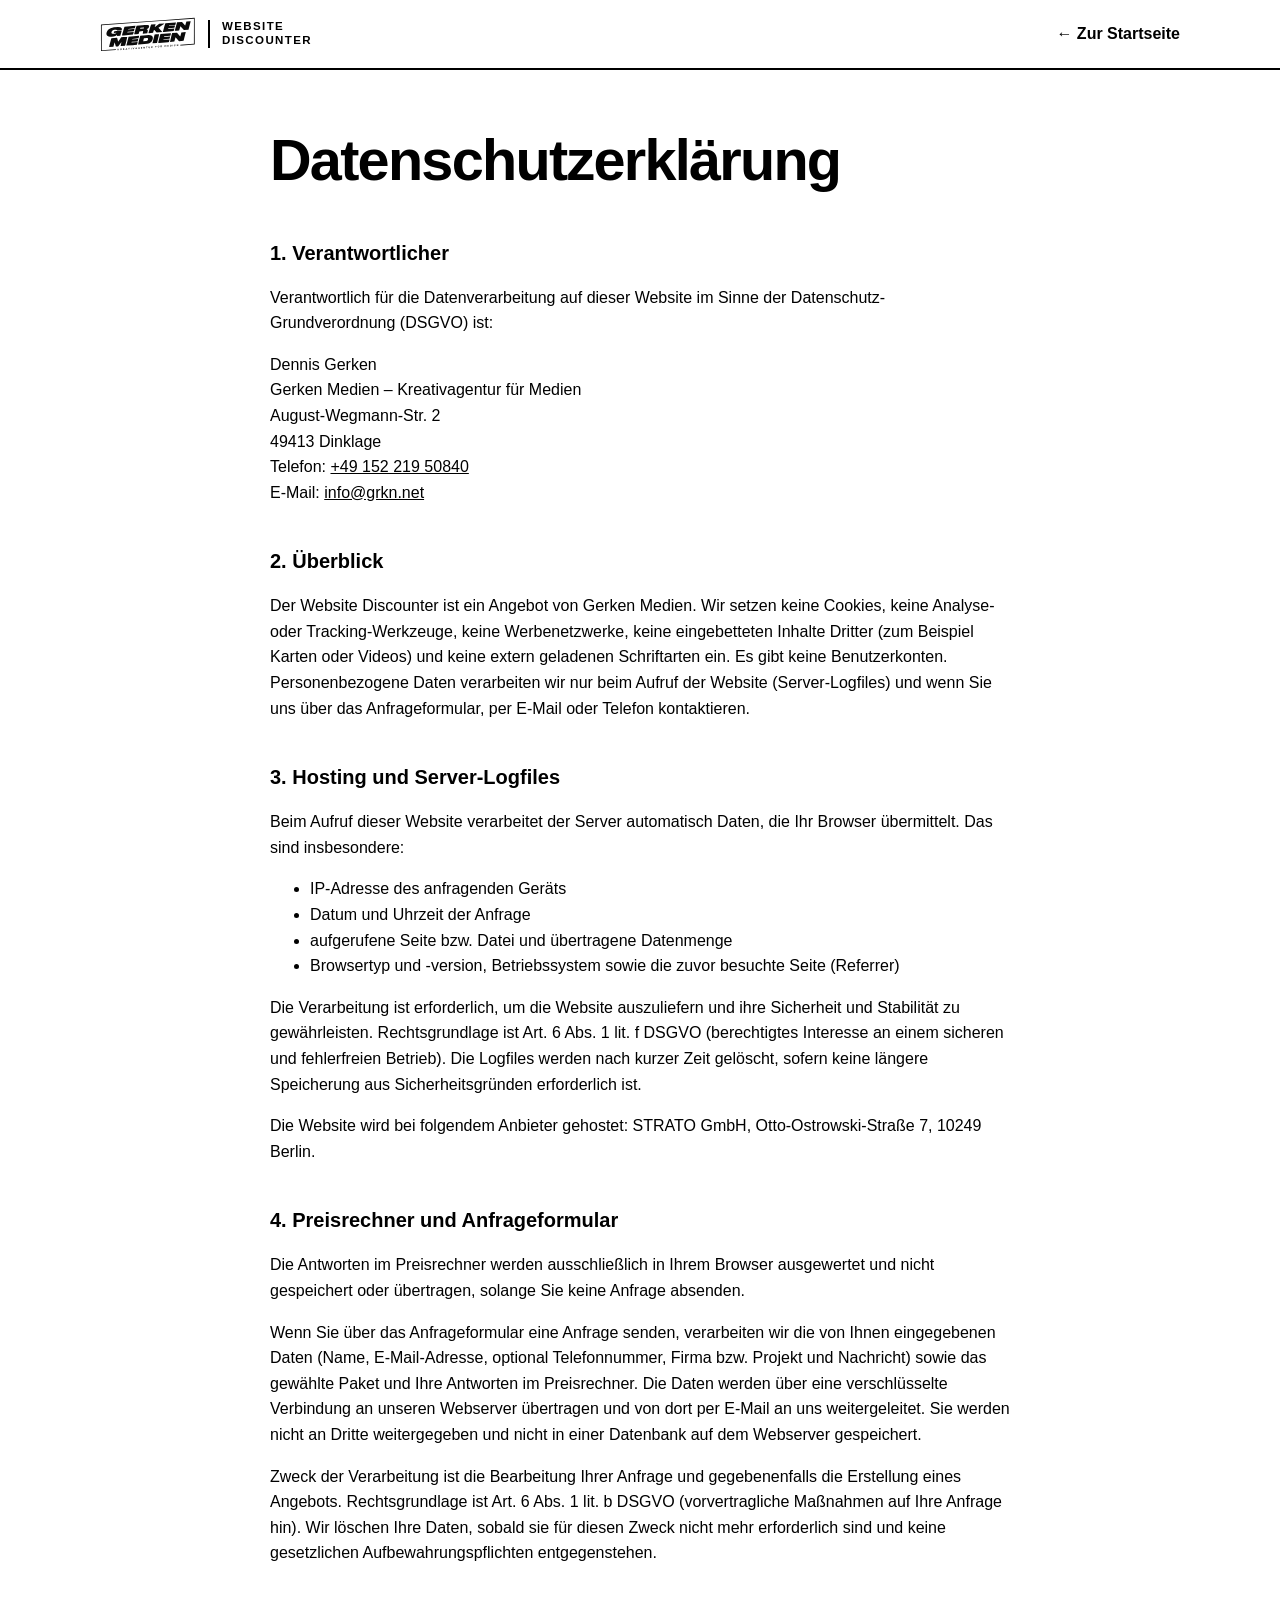
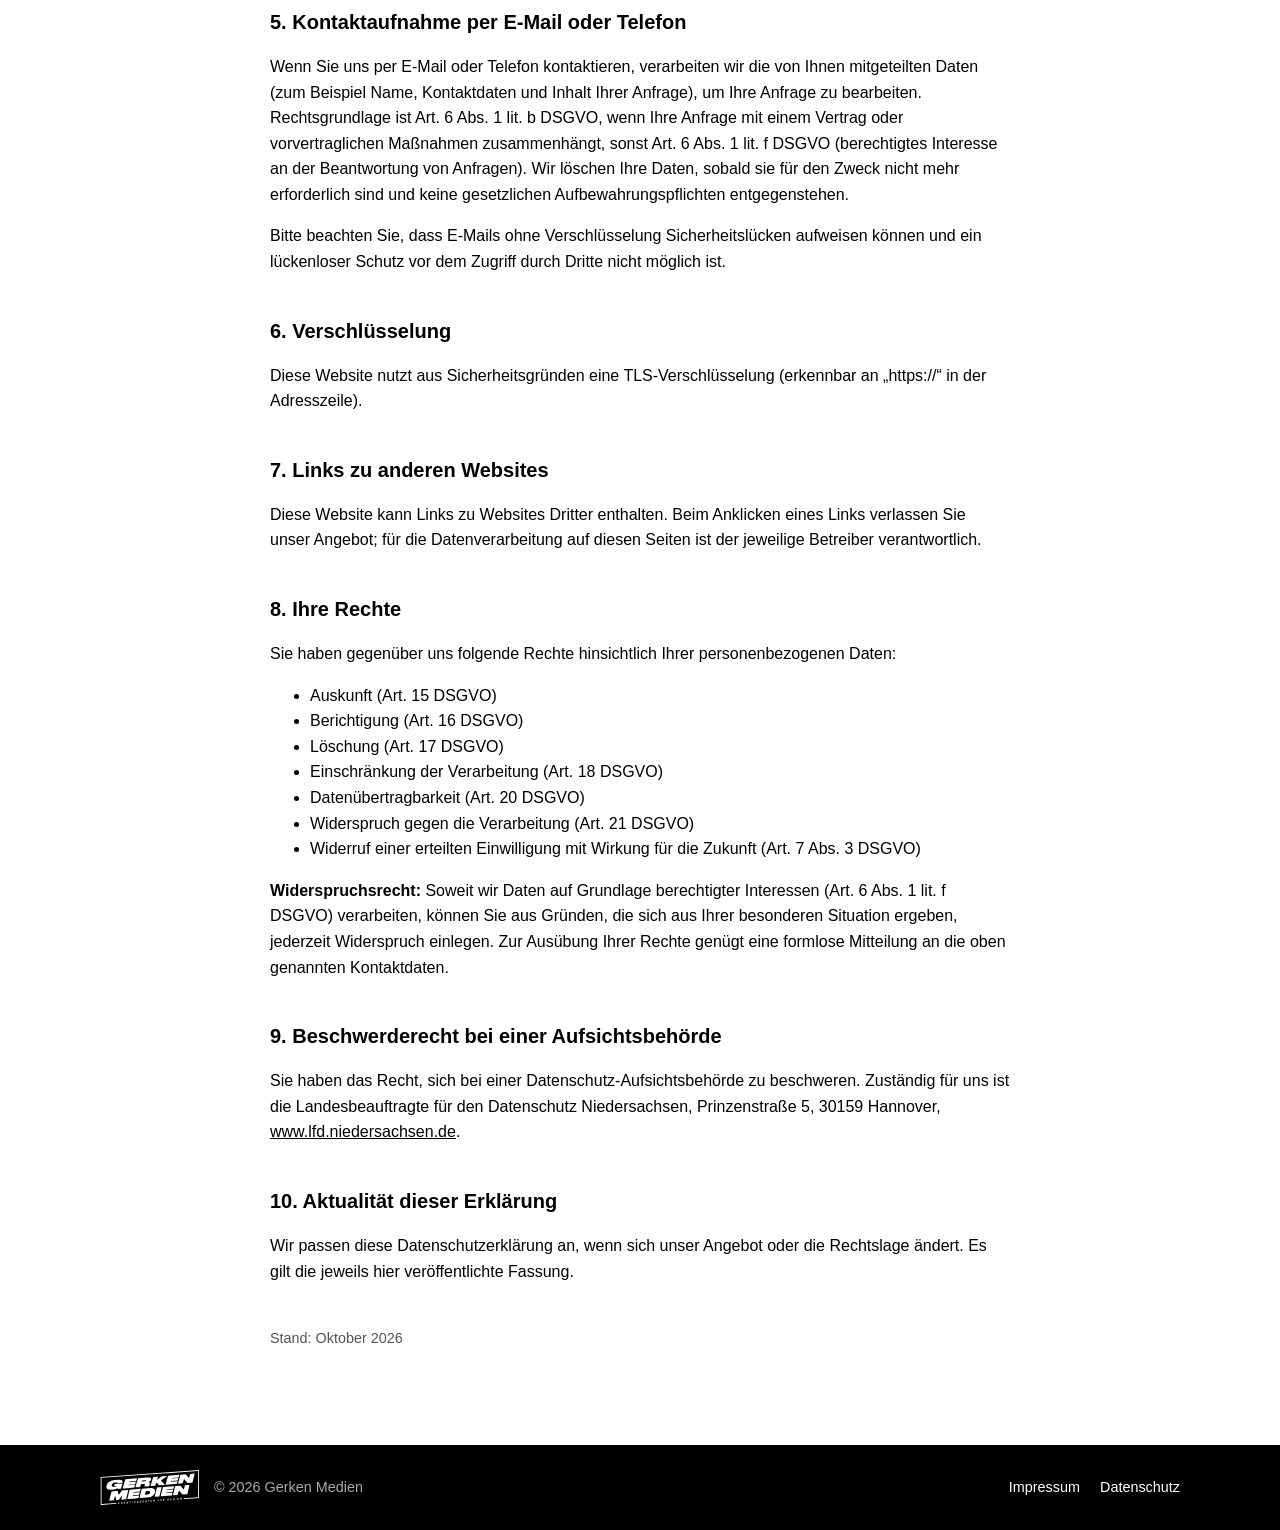
==== datenschutz.html @ 329f238b "Telefonnummer auf 0152 219 50840 geändert Startseite (Kontakt, Anrufen-Button, Hinweis bei Sendefehl" ====
<!doctype html>
<html lang="de">
<head>
<meta charset="utf-8">
<meta name="viewport" content="width=device-width, initial-scale=1">
<title>Datenschutzerklärung – Website Discounter | Gerken Medien</title>
<meta name="robots" content="noindex, follow">
<link rel="icon" href="favicon.svg" type="image/svg+xml">
<style>
*{box-sizing:border-box}
body{margin:0;font-family:-apple-system,BlinkMacSystemFont,"Segoe UI","Helvetica Neue",Arial,sans-serif;color:#000;background:#fff;line-height:1.6}
a{color:inherit}
.wrap{max-width:780px;margin:0 auto;padding:0 20px}
header{border-bottom:2px solid #000}
header .wrap{max-width:1120px;display:flex;align-items:center;justify-content:space-between;height:68px}
.brand{display:flex;align-items:center;gap:12px;text-decoration:none}
.brand img{width:96px;display:block}
.brand span{border-left:2px solid #000;padding-left:12px;font-size:.72rem;font-weight:800;letter-spacing:.12em;line-height:1.2;text-transform:uppercase}
.back{font-weight:700;text-decoration:none}
main{padding:60px 0 80px}
h1{font-size:clamp(2rem,8vw,3.6rem);overflow-wrap:break-word;hyphens:auto;letter-spacing:-.03em;line-height:1.05;margin:0 0 .8em}
h2{font-size:1.25rem;margin:2em 0 .5em}
address{font-style:normal}
.stand{margin-top:3em;color:#555;font-size:.9rem}
footer{background:#000;color:#aaa;padding:24px 0;font-size:.9rem}
footer .wrap{max-width:1120px;display:flex;justify-content:space-between;align-items:center;flex-wrap:wrap;gap:16px}
footer img{width:100px;display:block}
footer nav a{color:#fff;text-decoration:none;margin-left:20px}
</style>
</head>
<body>

<header>
<div class="wrap">
<a class="brand" href="./"><img src="img/logo.svg" alt="Gerken Medien" width="96" height="35"><span>Website<br>Discounter</span></a>
<a class="back" href="./">← Zur Startseite</a>
</div>
</header>

<main>
<div class="wrap">
<h1>Datenschutzerklärung</h1>

<h2>1. Verantwortlicher</h2>
<p>Verantwortlich für die Datenverarbeitung auf dieser Website im Sinne der Datenschutz-Grundverordnung (DSGVO) ist:</p>
<address>
Dennis Gerken<br>
Gerken Medien – Kreativagentur für Medien<br>
August-Wegmann-Str. 2<br>
49413 Dinklage<br>
Telefon: <a href="tel:+4915221950840">+49 152 219 50840</a><br>
E-Mail: <a href="mailto:info@grkn.net">info@grkn.net</a>
</address>

<h2>2. Überblick</h2>
<p>Der Website Discounter ist ein Angebot von Gerken Medien. Wir setzen keine Cookies, keine Analyse- oder Tracking-Werkzeuge, keine Werbenetzwerke, keine eingebetteten Inhalte Dritter (zum Beispiel Karten oder Videos) und keine extern geladenen Schriftarten ein. Es gibt keine Benutzerkonten. Personenbezogene Daten verarbeiten wir nur beim Aufruf der Website (Server-Logfiles) und wenn Sie uns über das Anfrageformular, per E-Mail oder Telefon kontaktieren.</p>

<h2>3. Hosting und Server-Logfiles</h2>
<p>Beim Aufruf dieser Website verarbeitet der Server automatisch Daten, die Ihr Browser übermittelt. Das sind insbesondere:</p>
<ul>
<li>IP-Adresse des anfragenden Geräts</li>
<li>Datum und Uhrzeit der Anfrage</li>
<li>aufgerufene Seite bzw. Datei und übertragene Datenmenge</li>
<li>Browsertyp und -version, Betriebssystem sowie die zuvor besuchte Seite (Referrer)</li>
</ul>
<p>Die Verarbeitung ist erforderlich, um die Website auszuliefern und ihre Sicherheit und Stabilität zu gewährleisten. Rechtsgrundlage ist Art. 6 Abs. 1 lit. f DSGVO (berechtigtes Interesse an einem sicheren und fehlerfreien Betrieb). Die Logfiles werden nach kurzer Zeit gelöscht, sofern keine längere Speicherung aus Sicherheitsgründen erforderlich ist.</p>
<p>Die Website wird bei folgendem Anbieter gehostet: STRATO GmbH, Otto-Ostrowski-Straße 7, 10249 Berlin.</p>

<h2>4. Preisrechner und Anfrageformular</h2>
<p>Die Antworten im Preisrechner werden ausschließlich in Ihrem Browser ausgewertet und nicht gespeichert oder übertragen, solange Sie keine Anfrage absenden.</p>
<p>Wenn Sie über das Anfrageformular eine Anfrage senden, verarbeiten wir die von Ihnen eingegebenen Daten (Name, E-Mail-Adresse, optional Telefonnummer, Firma bzw. Projekt und Nachricht) sowie das gewählte Paket und Ihre Antworten im Preisrechner. Die Daten werden über eine verschlüsselte Verbindung an unseren Webserver übertragen und von dort per E-Mail an uns weitergeleitet. Sie werden nicht an Dritte weitergegeben und nicht in einer Datenbank auf dem Webserver gespeichert.</p>
<p>Zweck der Verarbeitung ist die Bearbeitung Ihrer Anfrage und gegebenenfalls die Erstellung eines Angebots. Rechtsgrundlage ist Art. 6 Abs. 1 lit. b DSGVO (vorvertragliche Maßnahmen auf Ihre Anfrage hin). Wir löschen Ihre Daten, sobald sie für diesen Zweck nicht mehr erforderlich sind und keine gesetzlichen Aufbewahrungspflichten entgegenstehen.</p>

<h2>5. Kontaktaufnahme per E-Mail oder Telefon</h2>
<p>Wenn Sie uns per E-Mail oder Telefon kontaktieren, verarbeiten wir die von Ihnen mitgeteilten Daten (zum Beispiel Name, Kontaktdaten und Inhalt Ihrer Anfrage), um Ihre Anfrage zu bearbeiten. Rechtsgrundlage ist Art. 6 Abs. 1 lit. b DSGVO, wenn Ihre Anfrage mit einem Vertrag oder vorvertraglichen Maßnahmen zusammenhängt, sonst Art. 6 Abs. 1 lit. f DSGVO (berechtigtes Interesse an der Beantwortung von Anfragen). Wir löschen Ihre Daten, sobald sie für den Zweck nicht mehr erforderlich sind und keine gesetzlichen Aufbewahrungspflichten entgegenstehen.</p>
<p>Bitte beachten Sie, dass E-Mails ohne Verschlüsselung Sicherheitslücken aufweisen können und ein lückenloser Schutz vor dem Zugriff durch Dritte nicht möglich ist.</p>

<h2>6. Verschlüsselung</h2>
<p>Diese Website nutzt aus Sicherheitsgründen eine TLS-Verschlüsselung (erkennbar an „https://“ in der Adresszeile).</p>

<h2>7. Links zu anderen Websites</h2>
<p>Diese Website kann Links zu Websites Dritter enthalten. Beim Anklicken eines Links verlassen Sie unser Angebot; für die Datenverarbeitung auf diesen Seiten ist der jeweilige Betreiber verantwortlich.</p>

<h2>8. Ihre Rechte</h2>
<p>Sie haben gegenüber uns folgende Rechte hinsichtlich Ihrer personenbezogenen Daten:</p>
<ul>
<li>Auskunft (Art. 15 DSGVO)</li>
<li>Berichtigung (Art. 16 DSGVO)</li>
<li>Löschung (Art. 17 DSGVO)</li>
<li>Einschränkung der Verarbeitung (Art. 18 DSGVO)</li>
<li>Datenübertragbarkeit (Art. 20 DSGVO)</li>
<li>Widerspruch gegen die Verarbeitung (Art. 21 DSGVO)</li>
<li>Widerruf einer erteilten Einwilligung mit Wirkung für die Zukunft (Art. 7 Abs. 3 DSGVO)</li>
</ul>
<p><strong>Widerspruchsrecht:</strong> Soweit wir Daten auf Grundlage berechtigter Interessen (Art. 6 Abs. 1 lit. f DSGVO) verarbeiten, können Sie aus Gründen, die sich aus Ihrer besonderen Situation ergeben, jederzeit Widerspruch einlegen. Zur Ausübung Ihrer Rechte genügt eine formlose Mitteilung an die oben genannten Kontaktdaten.</p>

<h2>9. Beschwerderecht bei einer Aufsichtsbehörde</h2>
<p>Sie haben das Recht, sich bei einer Datenschutz-Aufsichtsbehörde zu beschweren. Zuständig für uns ist die Landesbeauftragte für den Datenschutz Niedersachsen, Prinzenstraße 5, 30159 Hannover, <a href="https://www.lfd.niedersachsen.de">www.lfd.niedersachsen.de</a>.</p>

<h2>10. Aktualität dieser Erklärung</h2>
<p>Wir passen diese Datenschutzerklärung an, wenn sich unser Angebot oder die Rechtslage ändert. Es gilt die jeweils hier veröffentlichte Fassung.</p>

<p class="stand">Stand: Oktober 2026</p>
</div>
</main>

<footer>
<div class="wrap">
<div style="display:flex;align-items:center;gap:14px"><img src="img/logo-weiss.svg" alt="Gerken Medien" width="100" height="37"><span>© 2026 Gerken Medien</span></div>
<nav><a href="impressum.html">Impressum</a><a href="datenschutz.html">Datenschutz</a></nav>
</div>
</footer>
</body>
</html>
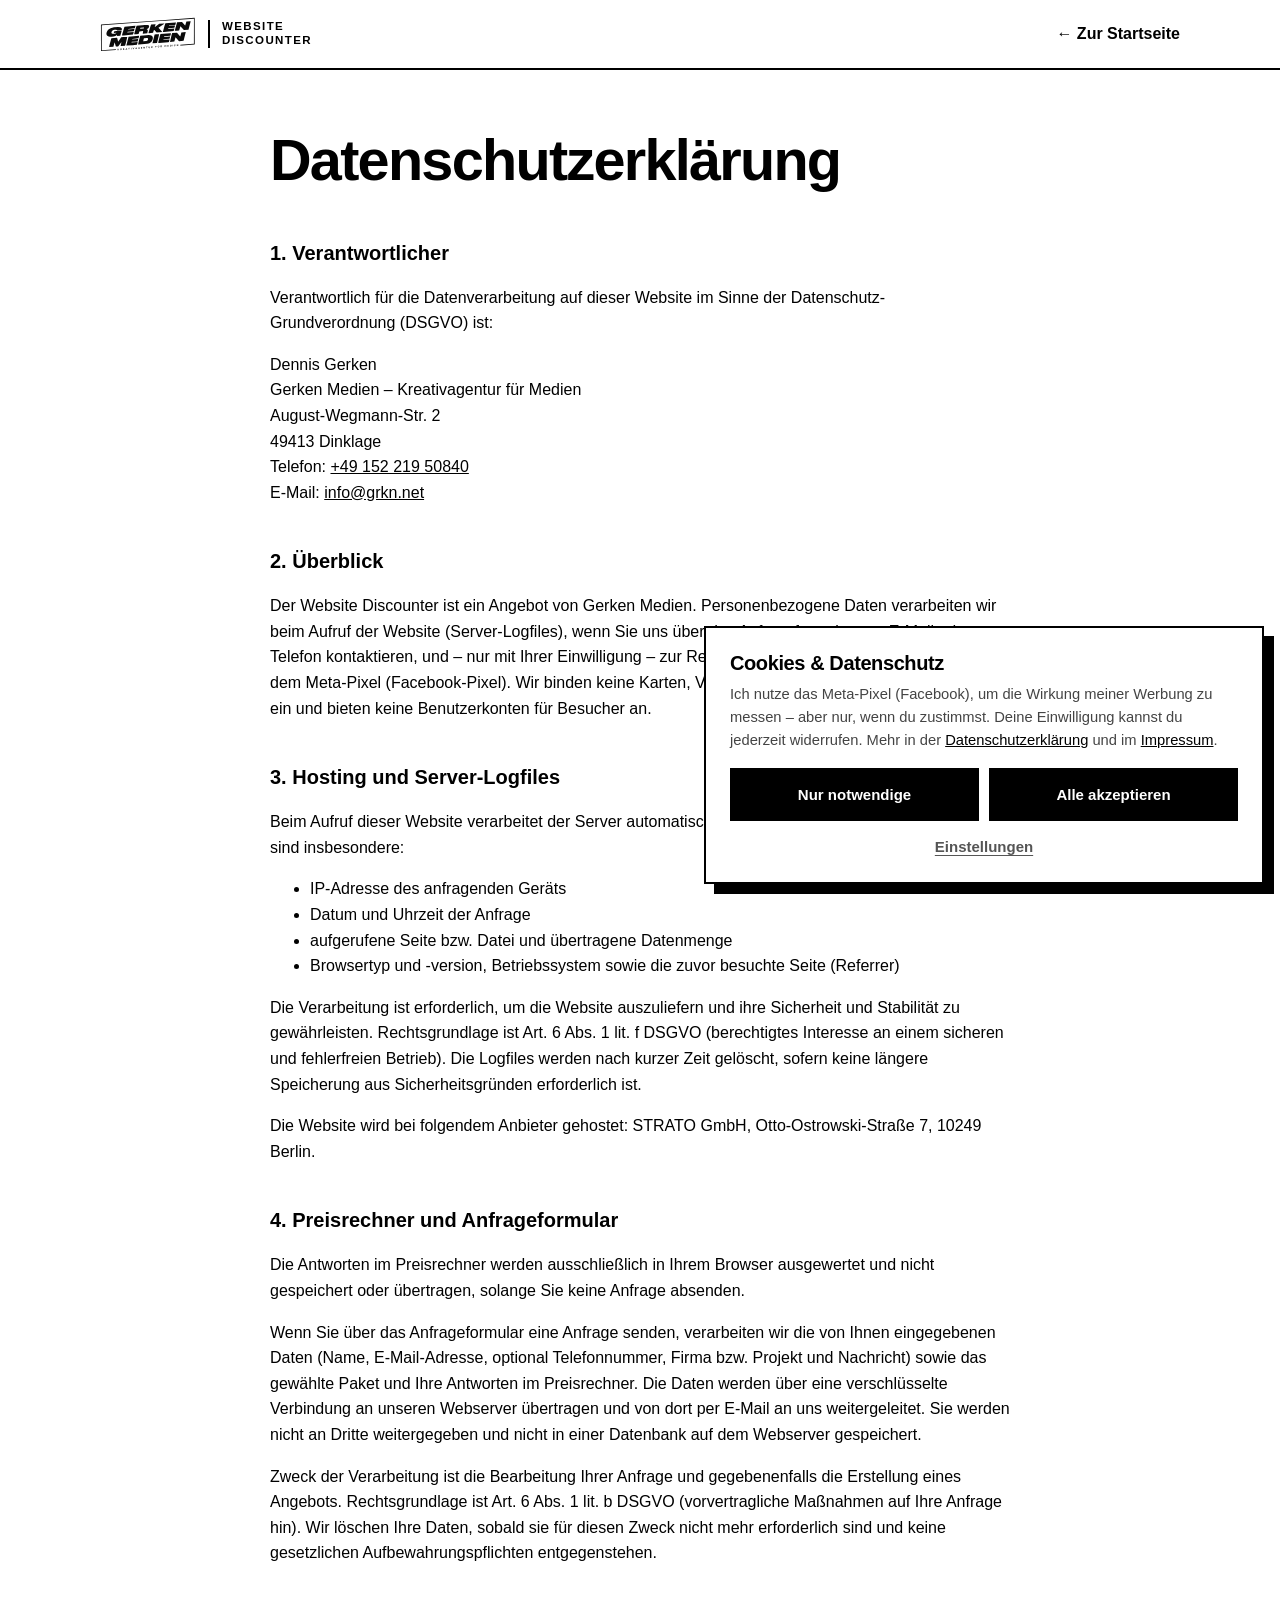
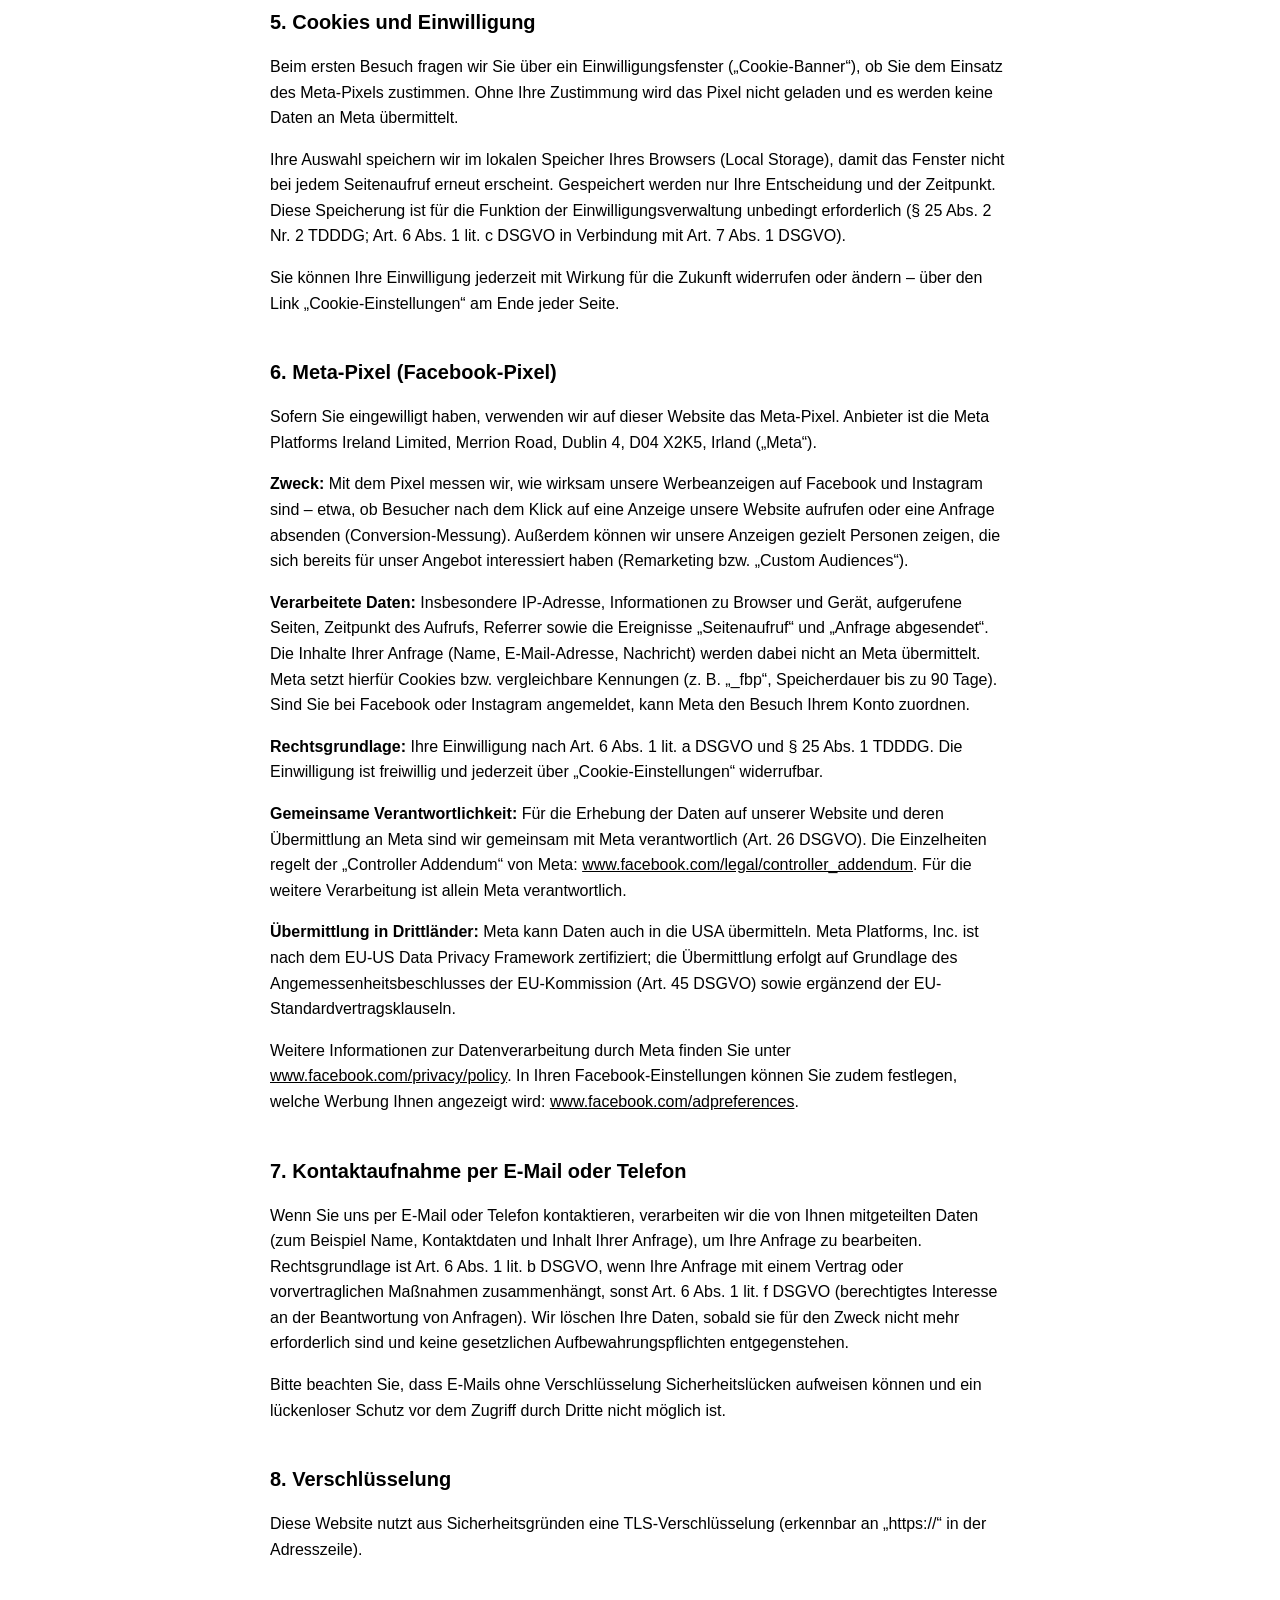
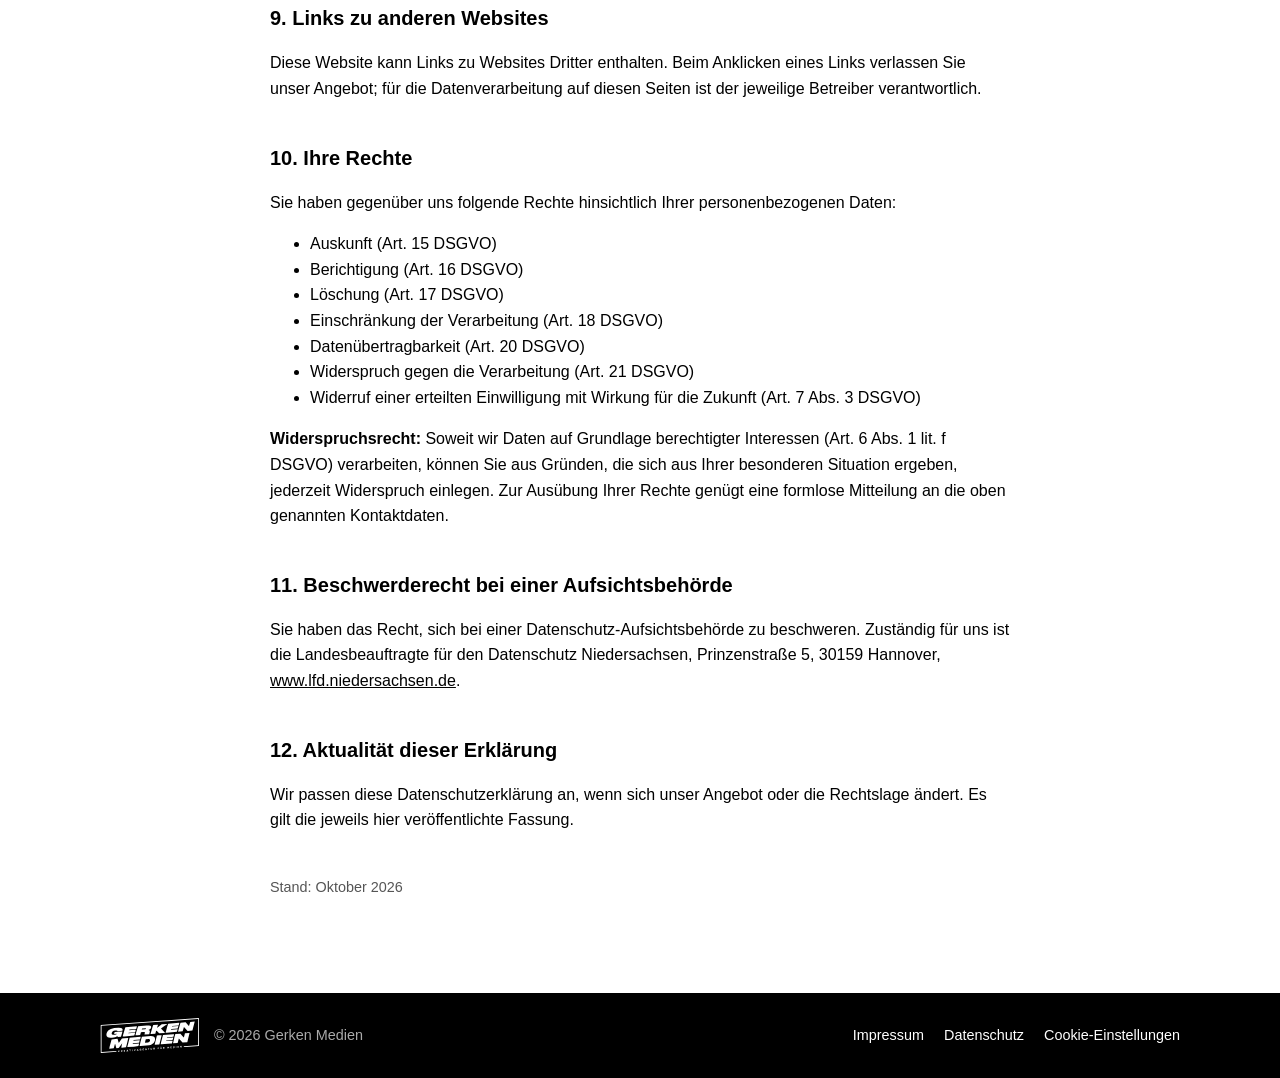
==== commit f511b1ce: "Cookie-Banner und Meta-Pixel mit Einwilligung - consent.js: Banner auf allen Seiten (Nur notwendige " ====
--- a/datenschutz.html
+++ b/datenschutz.html
@@ -53,7 +53,7 @@
 </address>
 
 <h2>2. Überblick</h2>
-<p>Der Website Discounter ist ein Angebot von Gerken Medien. Wir setzen keine Cookies, keine Analyse- oder Tracking-Werkzeuge, keine Werbenetzwerke, keine eingebetteten Inhalte Dritter (zum Beispiel Karten oder Videos) und keine extern geladenen Schriftarten ein. Es gibt keine Benutzerkonten. Personenbezogene Daten verarbeiten wir nur beim Aufruf der Website (Server-Logfiles) und wenn Sie uns über das Anfrageformular, per E-Mail oder Telefon kontaktieren.</p>
+<p>Der Website Discounter ist ein Angebot von Gerken Medien. Personenbezogene Daten verarbeiten wir beim Aufruf der Website (Server-Logfiles), wenn Sie uns über das Anfrageformular, per E-Mail oder Telefon kontaktieren, und – nur mit Ihrer Einwilligung – zur Reichweitenmessung unserer Werbung mit dem Meta-Pixel (Facebook-Pixel). Wir binden keine Karten, Videos oder extern geladenen Schriftarten ein und bieten keine Benutzerkonten für Besucher an.</p>
 
 <h2>3. Hosting und Server-Logfiles</h2>
 <p>Beim Aufruf dieser Website verarbeitet der Server automatisch Daten, die Ihr Browser übermittelt. Das sind insbesondere:</p>
@@ -71,17 +71,31 @@
 <p>Wenn Sie über das Anfrageformular eine Anfrage senden, verarbeiten wir die von Ihnen eingegebenen Daten (Name, E-Mail-Adresse, optional Telefonnummer, Firma bzw. Projekt und Nachricht) sowie das gewählte Paket und Ihre Antworten im Preisrechner. Die Daten werden über eine verschlüsselte Verbindung an unseren Webserver übertragen und von dort per E-Mail an uns weitergeleitet. Sie werden nicht an Dritte weitergegeben und nicht in einer Datenbank auf dem Webserver gespeichert.</p>
 <p>Zweck der Verarbeitung ist die Bearbeitung Ihrer Anfrage und gegebenenfalls die Erstellung eines Angebots. Rechtsgrundlage ist Art. 6 Abs. 1 lit. b DSGVO (vorvertragliche Maßnahmen auf Ihre Anfrage hin). Wir löschen Ihre Daten, sobald sie für diesen Zweck nicht mehr erforderlich sind und keine gesetzlichen Aufbewahrungspflichten entgegenstehen.</p>
 
-<h2>5. Kontaktaufnahme per E-Mail oder Telefon</h2>
+<h2 id="cookies">5. Cookies und Einwilligung</h2>
+<p>Beim ersten Besuch fragen wir Sie über ein Einwilligungsfenster („Cookie-Banner“), ob Sie dem Einsatz des Meta-Pixels zustimmen. Ohne Ihre Zustimmung wird das Pixel nicht geladen und es werden keine Daten an Meta übermittelt.</p>
+<p>Ihre Auswahl speichern wir im lokalen Speicher Ihres Browsers (Local Storage), damit das Fenster nicht bei jedem Seitenaufruf erneut erscheint. Gespeichert werden nur Ihre Entscheidung und der Zeitpunkt. Diese Speicherung ist für die Funktion der Einwilligungsverwaltung unbedingt erforderlich (§ 25 Abs. 2 Nr. 2 TDDDG; Art. 6 Abs. 1 lit. c DSGVO in Verbindung mit Art. 7 Abs. 1 DSGVO).</p>
+<p>Sie können Ihre Einwilligung jederzeit mit Wirkung für die Zukunft widerrufen oder ändern – über den Link „Cookie-Einstellungen“ am Ende jeder Seite.</p>
+
+<h2 id="facebook-pixel">6. Meta-Pixel (Facebook-Pixel)</h2>
+<p>Sofern Sie eingewilligt haben, verwenden wir auf dieser Website das Meta-Pixel. Anbieter ist die Meta Platforms Ireland Limited, Merrion Road, Dublin 4, D04 X2K5, Irland („Meta“).</p>
+<p><strong>Zweck:</strong> Mit dem Pixel messen wir, wie wirksam unsere Werbeanzeigen auf Facebook und Instagram sind – etwa, ob Besucher nach dem Klick auf eine Anzeige unsere Website aufrufen oder eine Anfrage absenden (Conversion-Messung). Außerdem können wir unsere Anzeigen gezielt Personen zeigen, die sich bereits für unser Angebot interessiert haben (Remarketing bzw. „Custom Audiences“).</p>
+<p><strong>Verarbeitete Daten:</strong> Insbesondere IP-Adresse, Informationen zu Browser und Gerät, aufgerufene Seiten, Zeitpunkt des Aufrufs, Referrer sowie die Ereignisse „Seitenaufruf“ und „Anfrage abgesendet“. Die Inhalte Ihrer Anfrage (Name, E-Mail-Adresse, Nachricht) werden dabei nicht an Meta übermittelt. Meta setzt hierfür Cookies bzw. vergleichbare Kennungen (z. B. „_fbp“, Speicherdauer bis zu 90 Tage). Sind Sie bei Facebook oder Instagram angemeldet, kann Meta den Besuch Ihrem Konto zuordnen.</p>
+<p><strong>Rechtsgrundlage:</strong> Ihre Einwilligung nach Art. 6 Abs. 1 lit. a DSGVO und § 25 Abs. 1 TDDDG. Die Einwilligung ist freiwillig und jederzeit über „Cookie-Einstellungen“ widerrufbar.</p>
+<p><strong>Gemeinsame Verantwortlichkeit:</strong> Für die Erhebung der Daten auf unserer Website und deren Übermittlung an Meta sind wir gemeinsam mit Meta verantwortlich (Art. 26 DSGVO). Die Einzelheiten regelt der „Controller Addendum“ von Meta: <a href="https://www.facebook.com/legal/controller_addendum">www.facebook.com/legal/controller_addendum</a>. Für die weitere Verarbeitung ist allein Meta verantwortlich.</p>
+<p><strong>Übermittlung in Drittländer:</strong> Meta kann Daten auch in die USA übermitteln. Meta Platforms, Inc. ist nach dem EU-US Data Privacy Framework zertifiziert; die Übermittlung erfolgt auf Grundlage des Angemessenheitsbeschlusses der EU-Kommission (Art. 45 DSGVO) sowie ergänzend der EU-Standardvertragsklauseln.</p>
+<p>Weitere Informationen zur Datenverarbeitung durch Meta finden Sie unter <a href="https://www.facebook.com/privacy/policy/">www.facebook.com/privacy/policy</a>. In Ihren Facebook-Einstellungen können Sie zudem festlegen, welche Werbung Ihnen angezeigt wird: <a href="https://www.facebook.com/adpreferences/">www.facebook.com/adpreferences</a>.</p>
+
+<h2>7. Kontaktaufnahme per E-Mail oder Telefon</h2>
 <p>Wenn Sie uns per E-Mail oder Telefon kontaktieren, verarbeiten wir die von Ihnen mitgeteilten Daten (zum Beispiel Name, Kontaktdaten und Inhalt Ihrer Anfrage), um Ihre Anfrage zu bearbeiten. Rechtsgrundlage ist Art. 6 Abs. 1 lit. b DSGVO, wenn Ihre Anfrage mit einem Vertrag oder vorvertraglichen Maßnahmen zusammenhängt, sonst Art. 6 Abs. 1 lit. f DSGVO (berechtigtes Interesse an der Beantwortung von Anfragen). Wir löschen Ihre Daten, sobald sie für den Zweck nicht mehr erforderlich sind und keine gesetzlichen Aufbewahrungspflichten entgegenstehen.</p>
 <p>Bitte beachten Sie, dass E-Mails ohne Verschlüsselung Sicherheitslücken aufweisen können und ein lückenloser Schutz vor dem Zugriff durch Dritte nicht möglich ist.</p>
 
-<h2>6. Verschlüsselung</h2>
+<h2>8. Verschlüsselung</h2>
 <p>Diese Website nutzt aus Sicherheitsgründen eine TLS-Verschlüsselung (erkennbar an „https://“ in der Adresszeile).</p>
 
-<h2>7. Links zu anderen Websites</h2>
+<h2>9. Links zu anderen Websites</h2>
 <p>Diese Website kann Links zu Websites Dritter enthalten. Beim Anklicken eines Links verlassen Sie unser Angebot; für die Datenverarbeitung auf diesen Seiten ist der jeweilige Betreiber verantwortlich.</p>
 
-<h2>8. Ihre Rechte</h2>
+<h2>10. Ihre Rechte</h2>
 <p>Sie haben gegenüber uns folgende Rechte hinsichtlich Ihrer personenbezogenen Daten:</p>
 <ul>
 <li>Auskunft (Art. 15 DSGVO)</li>
@@ -94,10 +108,10 @@
 </ul>
 <p><strong>Widerspruchsrecht:</strong> Soweit wir Daten auf Grundlage berechtigter Interessen (Art. 6 Abs. 1 lit. f DSGVO) verarbeiten, können Sie aus Gründen, die sich aus Ihrer besonderen Situation ergeben, jederzeit Widerspruch einlegen. Zur Ausübung Ihrer Rechte genügt eine formlose Mitteilung an die oben genannten Kontaktdaten.</p>
 
-<h2>9. Beschwerderecht bei einer Aufsichtsbehörde</h2>
+<h2>11. Beschwerderecht bei einer Aufsichtsbehörde</h2>
 <p>Sie haben das Recht, sich bei einer Datenschutz-Aufsichtsbehörde zu beschweren. Zuständig für uns ist die Landesbeauftragte für den Datenschutz Niedersachsen, Prinzenstraße 5, 30159 Hannover, <a href="https://www.lfd.niedersachsen.de">www.lfd.niedersachsen.de</a>.</p>
 
-<h2>10. Aktualität dieser Erklärung</h2>
+<h2>12. Aktualität dieser Erklärung</h2>
 <p>Wir passen diese Datenschutzerklärung an, wenn sich unser Angebot oder die Rechtslage ändert. Es gilt die jeweils hier veröffentlichte Fassung.</p>
 
 <p class="stand">Stand: Oktober 2026</p>
@@ -107,8 +121,9 @@
 <footer>
 <div class="wrap">
 <div style="display:flex;align-items:center;gap:14px"><img src="img/logo-weiss.svg" alt="Gerken Medien" width="100" height="37"><span>© 2026 Gerken Medien</span></div>
-<nav><a href="impressum.html">Impressum</a><a href="datenschutz.html">Datenschutz</a></nav>
+<nav><a href="impressum.html">Impressum</a><a href="datenschutz.html">Datenschutz</a><a href="#" data-consent-open>Cookie-Einstellungen</a></nav>
 </div>
 </footer>
+<script src="consent.js?v=1" defer></script>
 </body>
 </html>
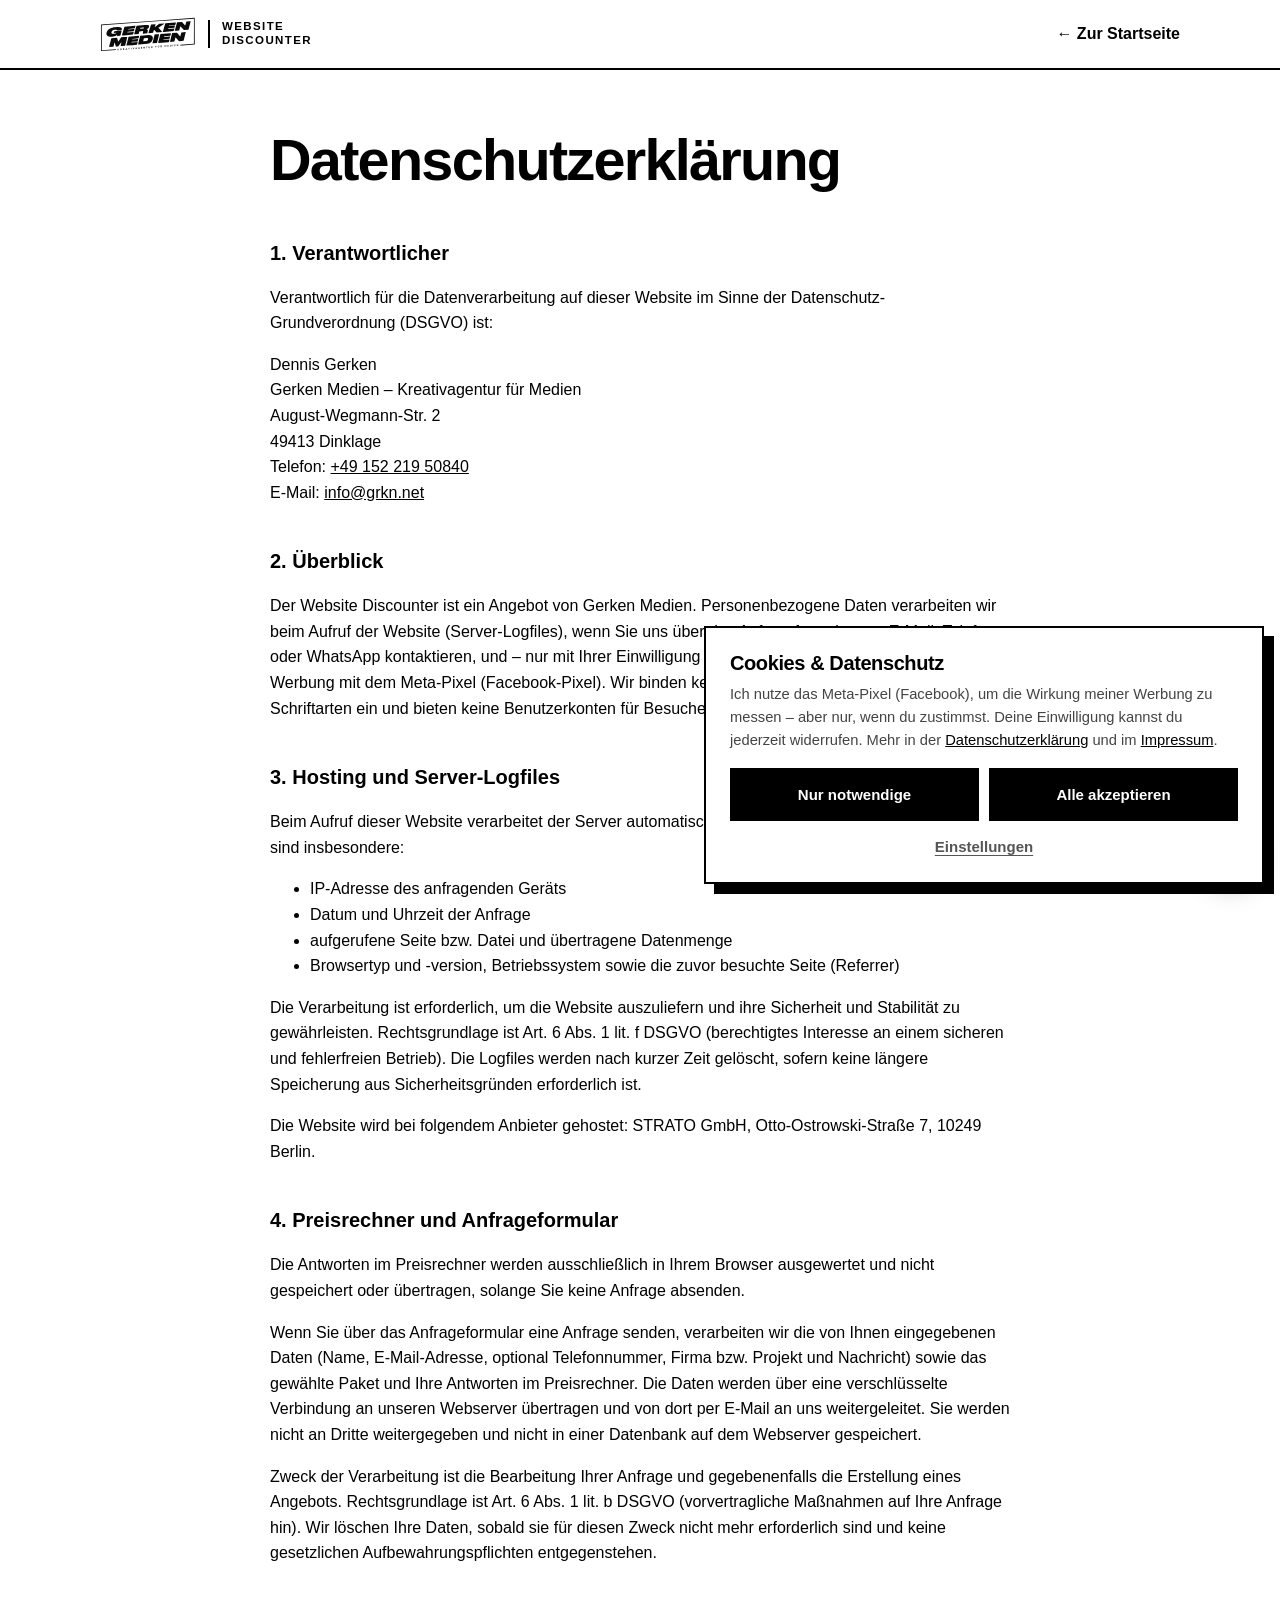
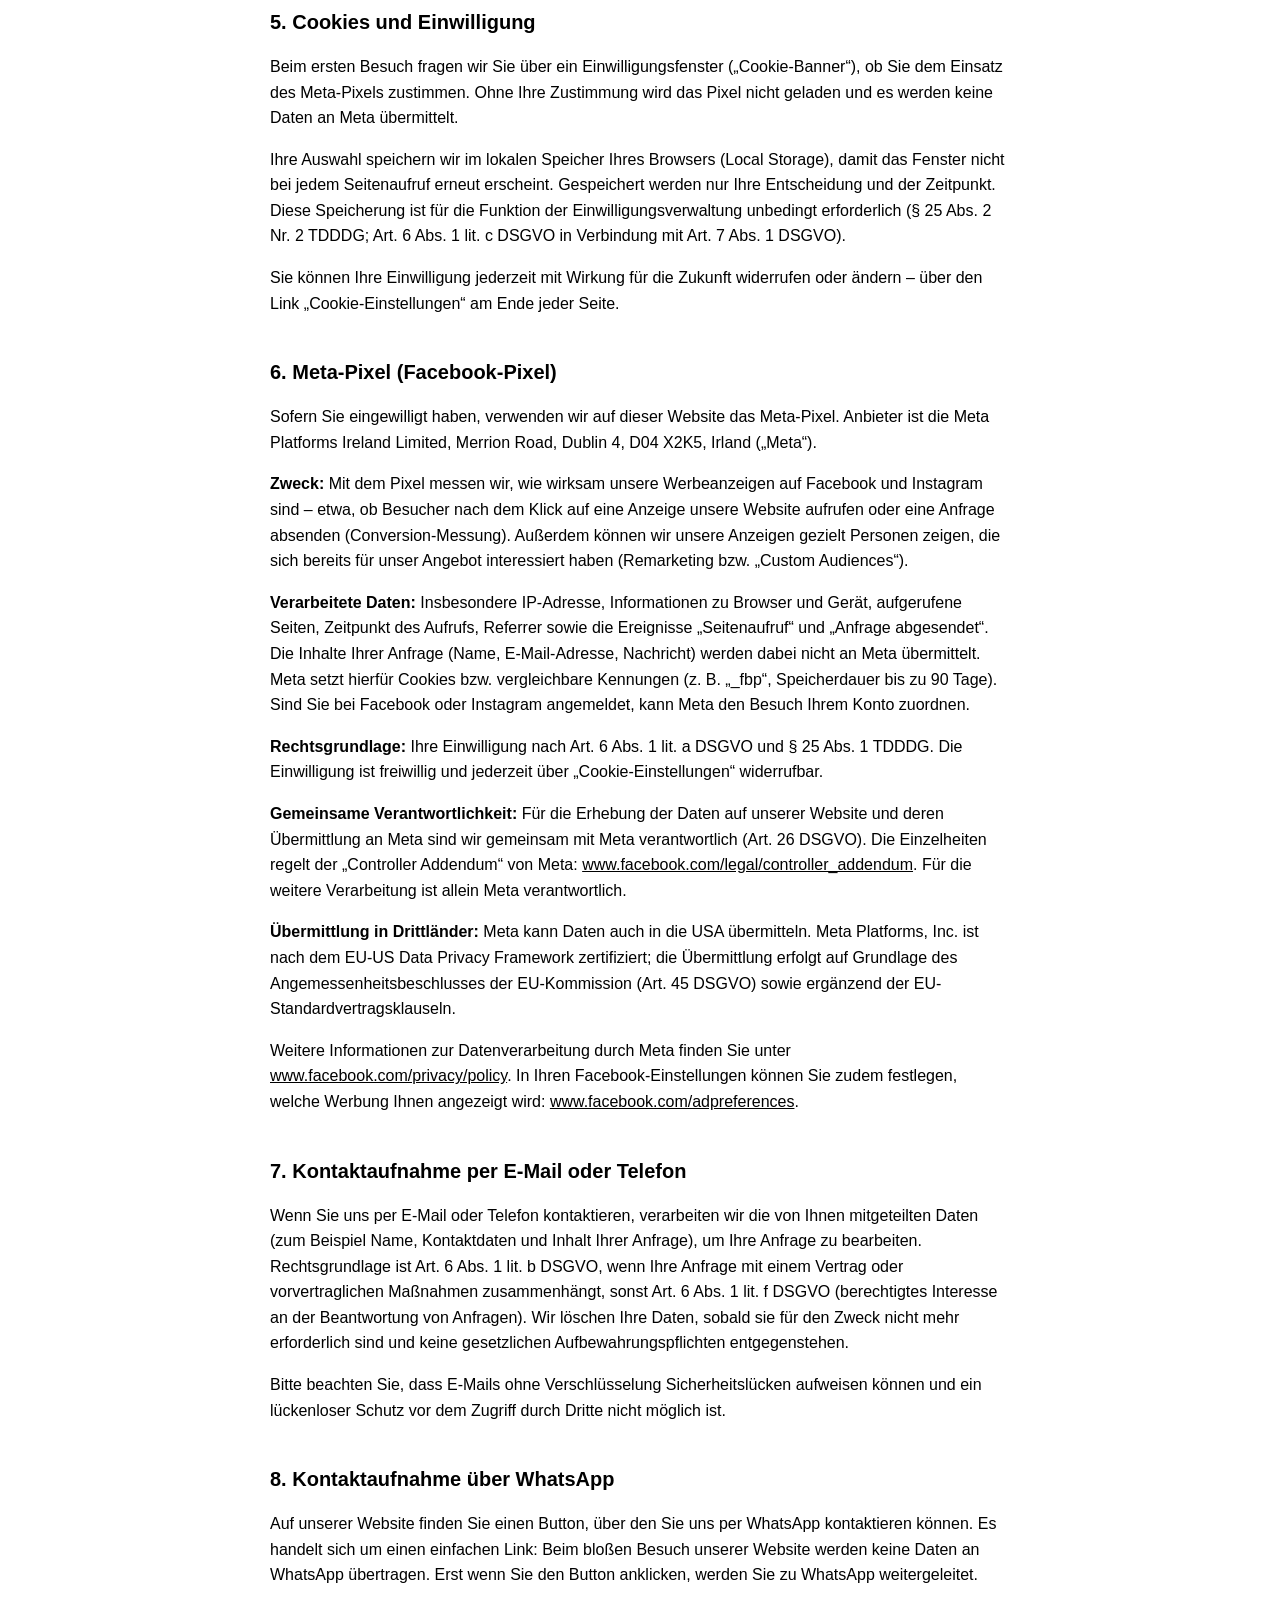
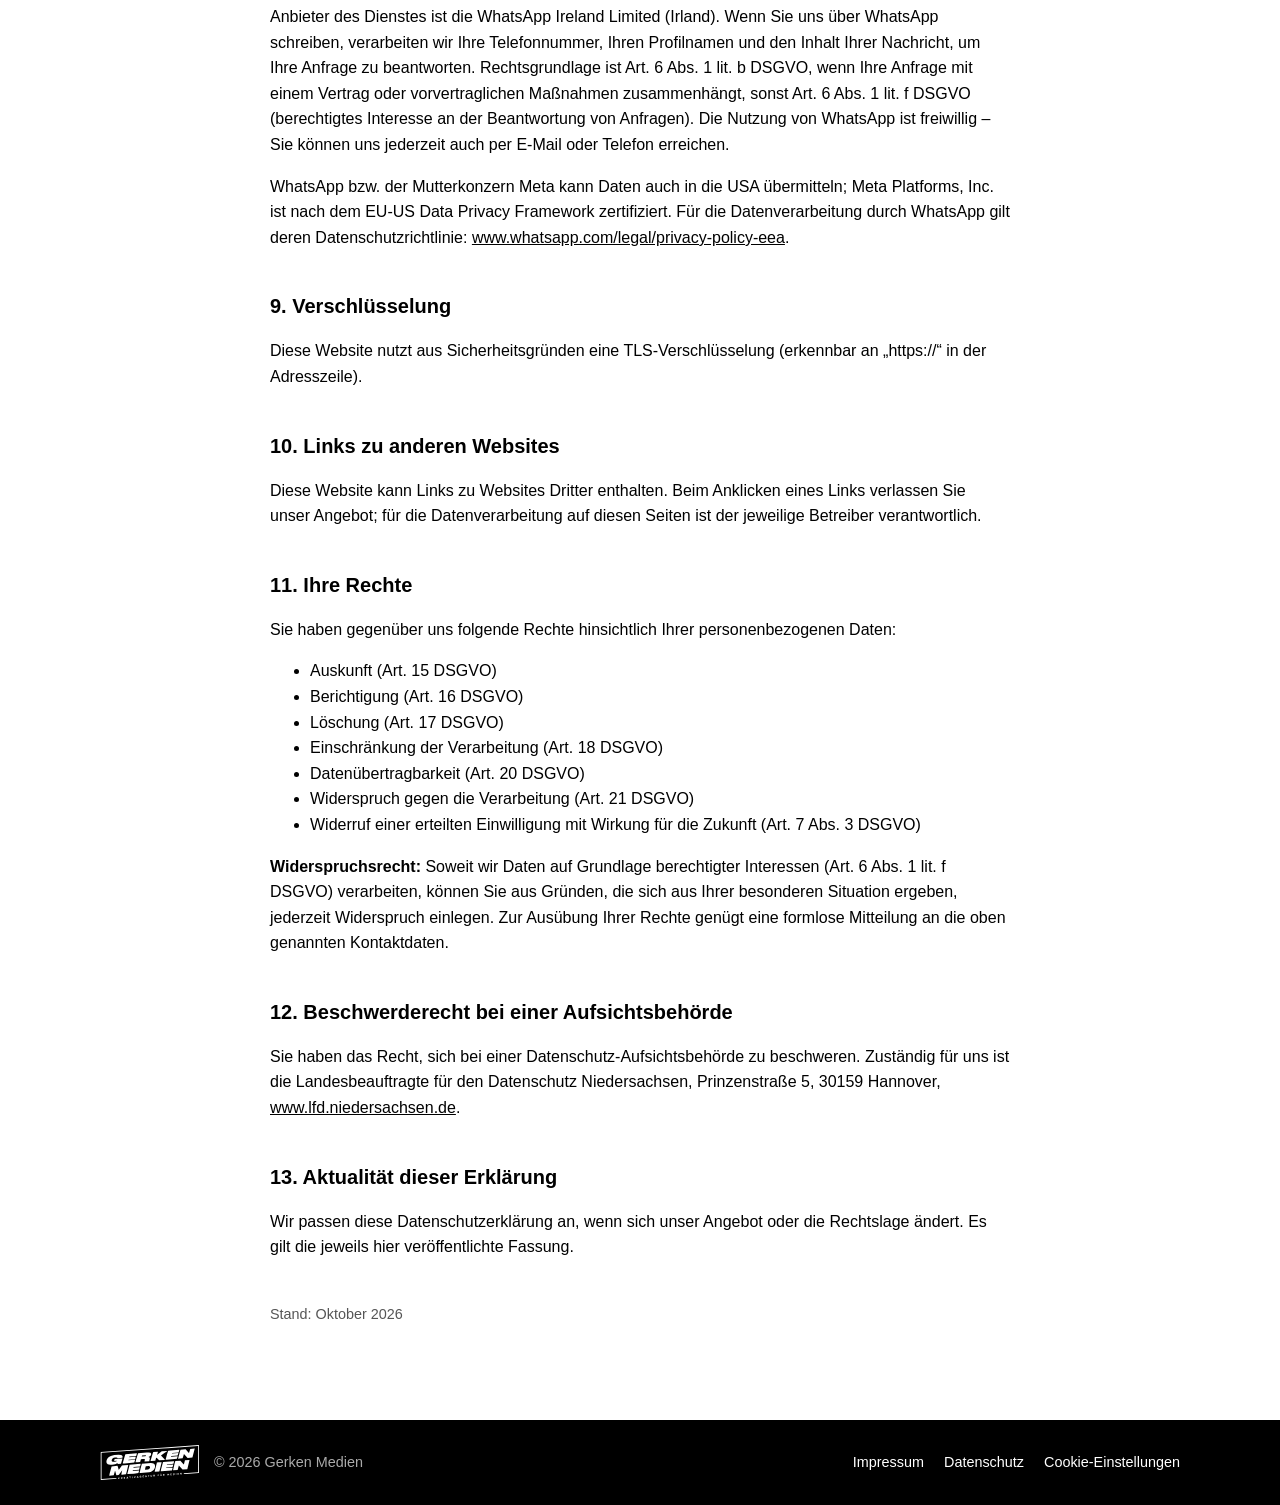
==== commit 388ce03f: "Schwebender WhatsApp-Button auf allen Seiten - whatsapp.js: runder Button unten rechts (schwarz/weiß" ====
--- a/datenschutz.html
+++ b/datenschutz.html
@@ -53,7 +53,7 @@
 </address>
 
 <h2>2. Überblick</h2>
-<p>Der Website Discounter ist ein Angebot von Gerken Medien. Personenbezogene Daten verarbeiten wir beim Aufruf der Website (Server-Logfiles), wenn Sie uns über das Anfrageformular, per E-Mail oder Telefon kontaktieren, und – nur mit Ihrer Einwilligung – zur Reichweitenmessung unserer Werbung mit dem Meta-Pixel (Facebook-Pixel). Wir binden keine Karten, Videos oder extern geladenen Schriftarten ein und bieten keine Benutzerkonten für Besucher an.</p>
+<p>Der Website Discounter ist ein Angebot von Gerken Medien. Personenbezogene Daten verarbeiten wir beim Aufruf der Website (Server-Logfiles), wenn Sie uns über das Anfrageformular, per E-Mail, Telefon oder WhatsApp kontaktieren, und – nur mit Ihrer Einwilligung – zur Reichweitenmessung unserer Werbung mit dem Meta-Pixel (Facebook-Pixel). Wir binden keine Karten, Videos oder extern geladenen Schriftarten ein und bieten keine Benutzerkonten für Besucher an.</p>
 
 <h2>3. Hosting und Server-Logfiles</h2>
 <p>Beim Aufruf dieser Website verarbeitet der Server automatisch Daten, die Ihr Browser übermittelt. Das sind insbesondere:</p>
@@ -89,13 +89,18 @@
 <p>Wenn Sie uns per E-Mail oder Telefon kontaktieren, verarbeiten wir die von Ihnen mitgeteilten Daten (zum Beispiel Name, Kontaktdaten und Inhalt Ihrer Anfrage), um Ihre Anfrage zu bearbeiten. Rechtsgrundlage ist Art. 6 Abs. 1 lit. b DSGVO, wenn Ihre Anfrage mit einem Vertrag oder vorvertraglichen Maßnahmen zusammenhängt, sonst Art. 6 Abs. 1 lit. f DSGVO (berechtigtes Interesse an der Beantwortung von Anfragen). Wir löschen Ihre Daten, sobald sie für den Zweck nicht mehr erforderlich sind und keine gesetzlichen Aufbewahrungspflichten entgegenstehen.</p>
 <p>Bitte beachten Sie, dass E-Mails ohne Verschlüsselung Sicherheitslücken aufweisen können und ein lückenloser Schutz vor dem Zugriff durch Dritte nicht möglich ist.</p>
 
-<h2>8. Verschlüsselung</h2>
+<h2 id="whatsapp">8. Kontaktaufnahme über WhatsApp</h2>
+<p>Auf unserer Website finden Sie einen Button, über den Sie uns per WhatsApp kontaktieren können. Es handelt sich um einen einfachen Link: Beim bloßen Besuch unserer Website werden keine Daten an WhatsApp übertragen. Erst wenn Sie den Button anklicken, werden Sie zu WhatsApp weitergeleitet.</p>
+<p>Anbieter des Dienstes ist die WhatsApp Ireland Limited (Irland). Wenn Sie uns über WhatsApp schreiben, verarbeiten wir Ihre Telefonnummer, Ihren Profilnamen und den Inhalt Ihrer Nachricht, um Ihre Anfrage zu beantworten. Rechtsgrundlage ist Art. 6 Abs. 1 lit. b DSGVO, wenn Ihre Anfrage mit einem Vertrag oder vorvertraglichen Maßnahmen zusammenhängt, sonst Art. 6 Abs. 1 lit. f DSGVO (berechtigtes Interesse an der Beantwortung von Anfragen). Die Nutzung von WhatsApp ist freiwillig – Sie können uns jederzeit auch per E-Mail oder Telefon erreichen.</p>
+<p>WhatsApp bzw. der Mutterkonzern Meta kann Daten auch in die USA übermitteln; Meta Platforms, Inc. ist nach dem EU-US Data Privacy Framework zertifiziert. Für die Datenverarbeitung durch WhatsApp gilt deren Datenschutzrichtlinie: <a href="https://www.whatsapp.com/legal/privacy-policy-eea">www.whatsapp.com/legal/privacy-policy-eea</a>.</p>
+
+<h2>9. Verschlüsselung</h2>
 <p>Diese Website nutzt aus Sicherheitsgründen eine TLS-Verschlüsselung (erkennbar an „https://“ in der Adresszeile).</p>
 
-<h2>9. Links zu anderen Websites</h2>
+<h2>10. Links zu anderen Websites</h2>
 <p>Diese Website kann Links zu Websites Dritter enthalten. Beim Anklicken eines Links verlassen Sie unser Angebot; für die Datenverarbeitung auf diesen Seiten ist der jeweilige Betreiber verantwortlich.</p>
 
-<h2>10. Ihre Rechte</h2>
+<h2>11. Ihre Rechte</h2>
 <p>Sie haben gegenüber uns folgende Rechte hinsichtlich Ihrer personenbezogenen Daten:</p>
 <ul>
 <li>Auskunft (Art. 15 DSGVO)</li>
@@ -108,10 +113,10 @@
 </ul>
 <p><strong>Widerspruchsrecht:</strong> Soweit wir Daten auf Grundlage berechtigter Interessen (Art. 6 Abs. 1 lit. f DSGVO) verarbeiten, können Sie aus Gründen, die sich aus Ihrer besonderen Situation ergeben, jederzeit Widerspruch einlegen. Zur Ausübung Ihrer Rechte genügt eine formlose Mitteilung an die oben genannten Kontaktdaten.</p>
 
-<h2>11. Beschwerderecht bei einer Aufsichtsbehörde</h2>
+<h2>12. Beschwerderecht bei einer Aufsichtsbehörde</h2>
 <p>Sie haben das Recht, sich bei einer Datenschutz-Aufsichtsbehörde zu beschweren. Zuständig für uns ist die Landesbeauftragte für den Datenschutz Niedersachsen, Prinzenstraße 5, 30159 Hannover, <a href="https://www.lfd.niedersachsen.de">www.lfd.niedersachsen.de</a>.</p>
 
-<h2>12. Aktualität dieser Erklärung</h2>
+<h2>13. Aktualität dieser Erklärung</h2>
 <p>Wir passen diese Datenschutzerklärung an, wenn sich unser Angebot oder die Rechtslage ändert. Es gilt die jeweils hier veröffentlichte Fassung.</p>
 
 <p class="stand">Stand: Oktober 2026</p>
@@ -125,5 +130,6 @@
 </div>
 </footer>
 <script src="consent.js?v=1" defer></script>
+<script src="whatsapp.js?v=1" defer></script>
 </body>
 </html>
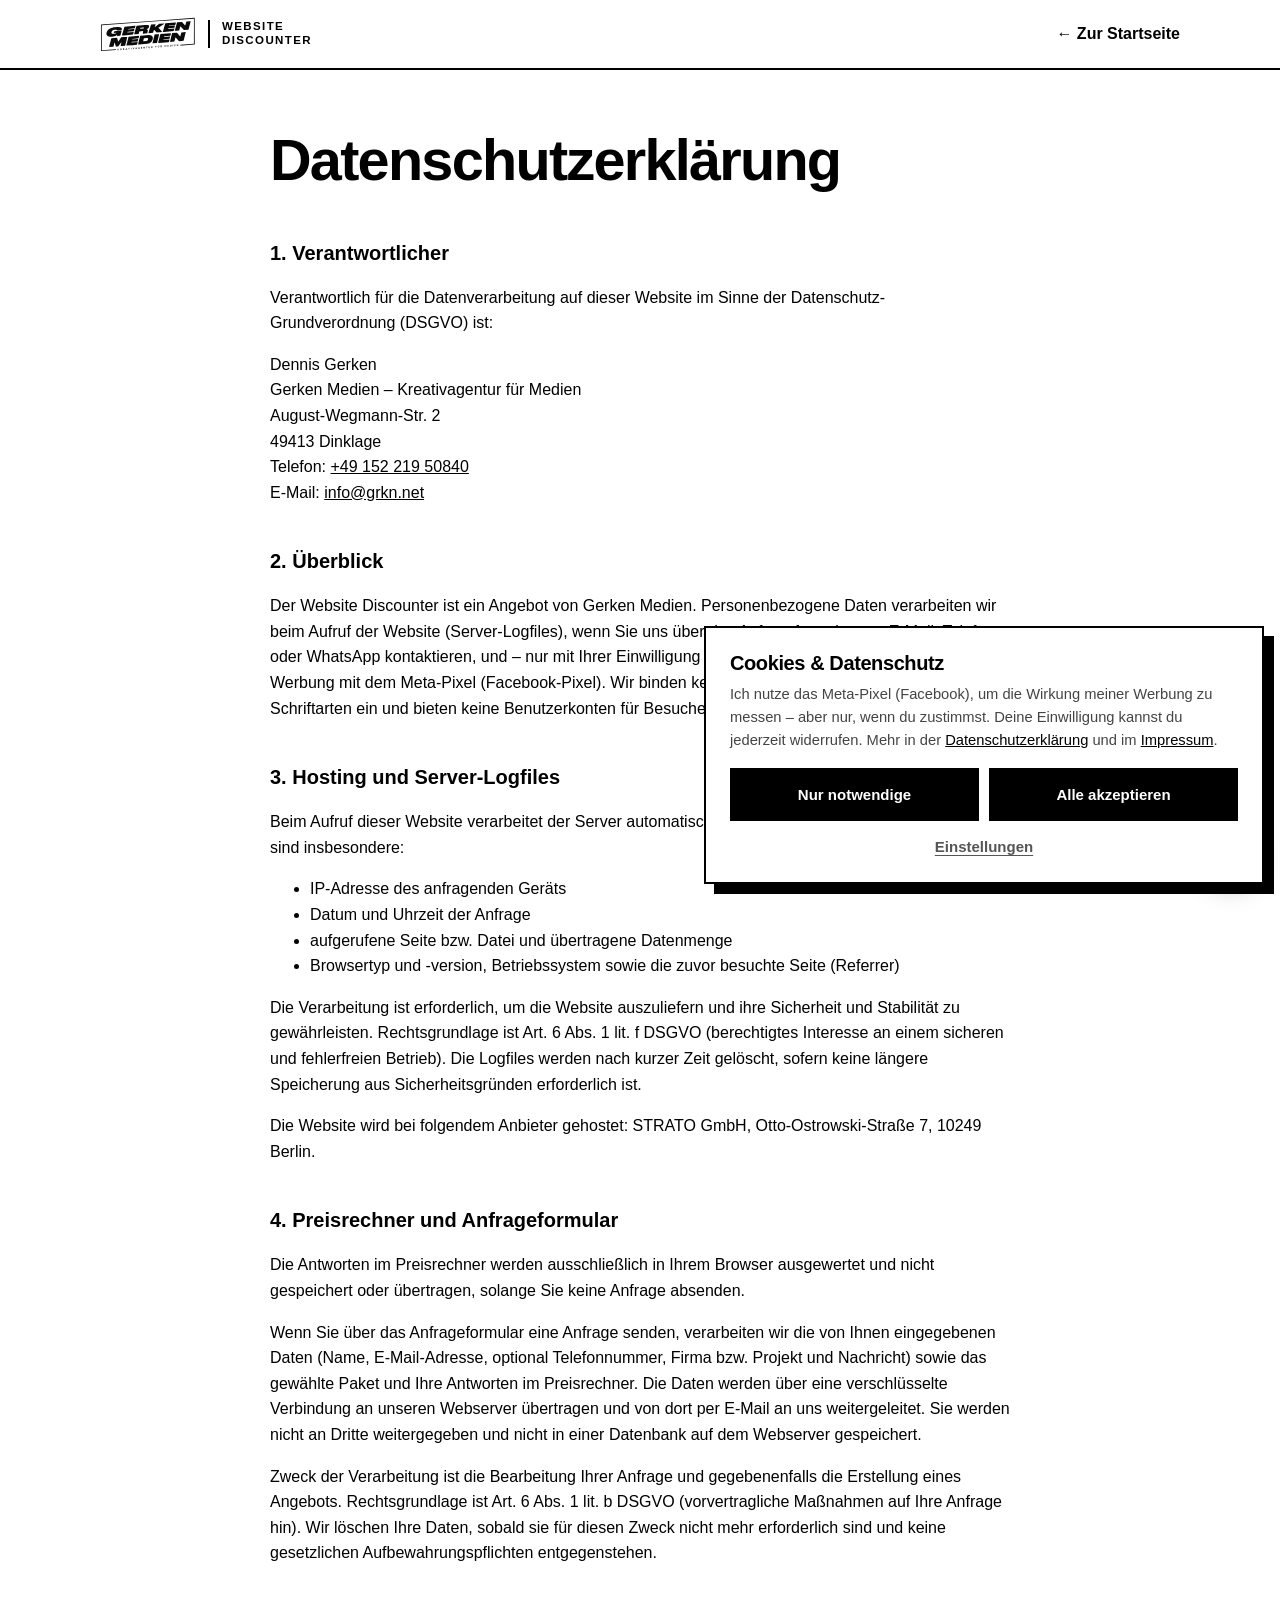
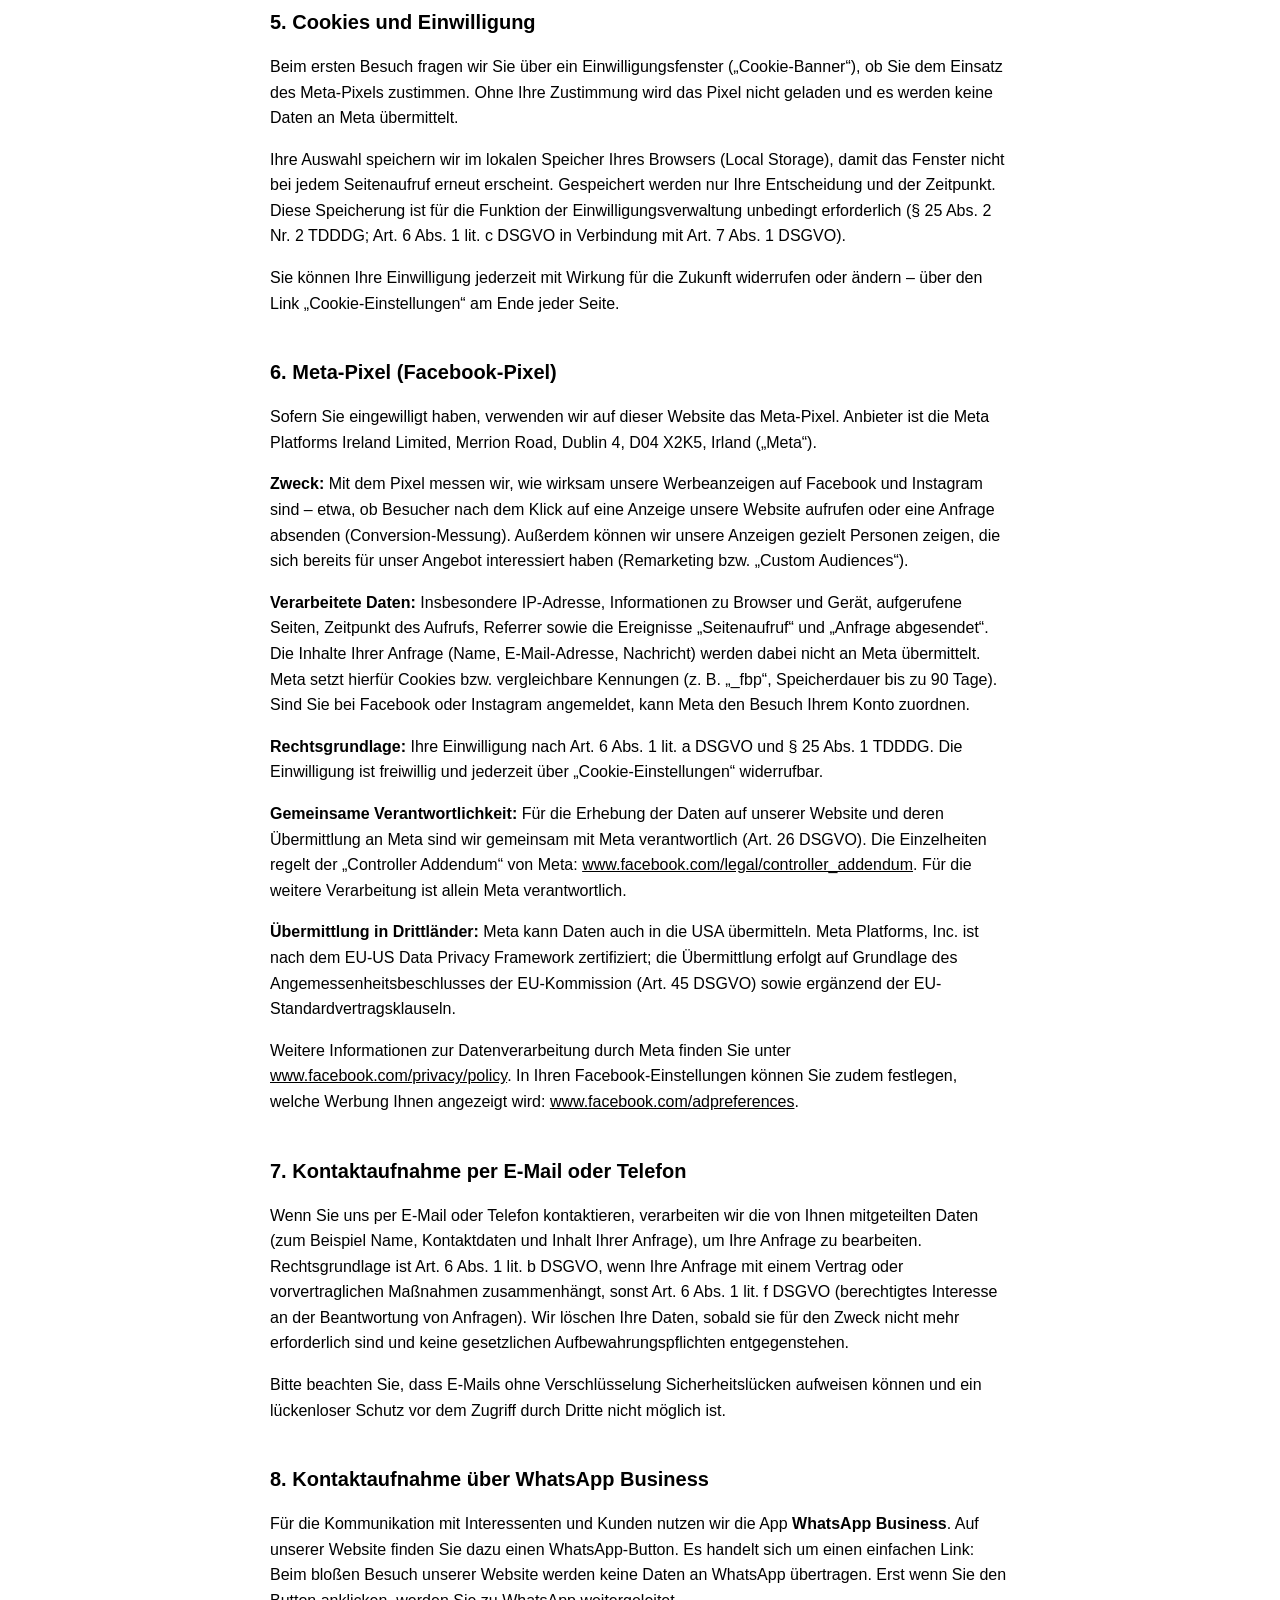
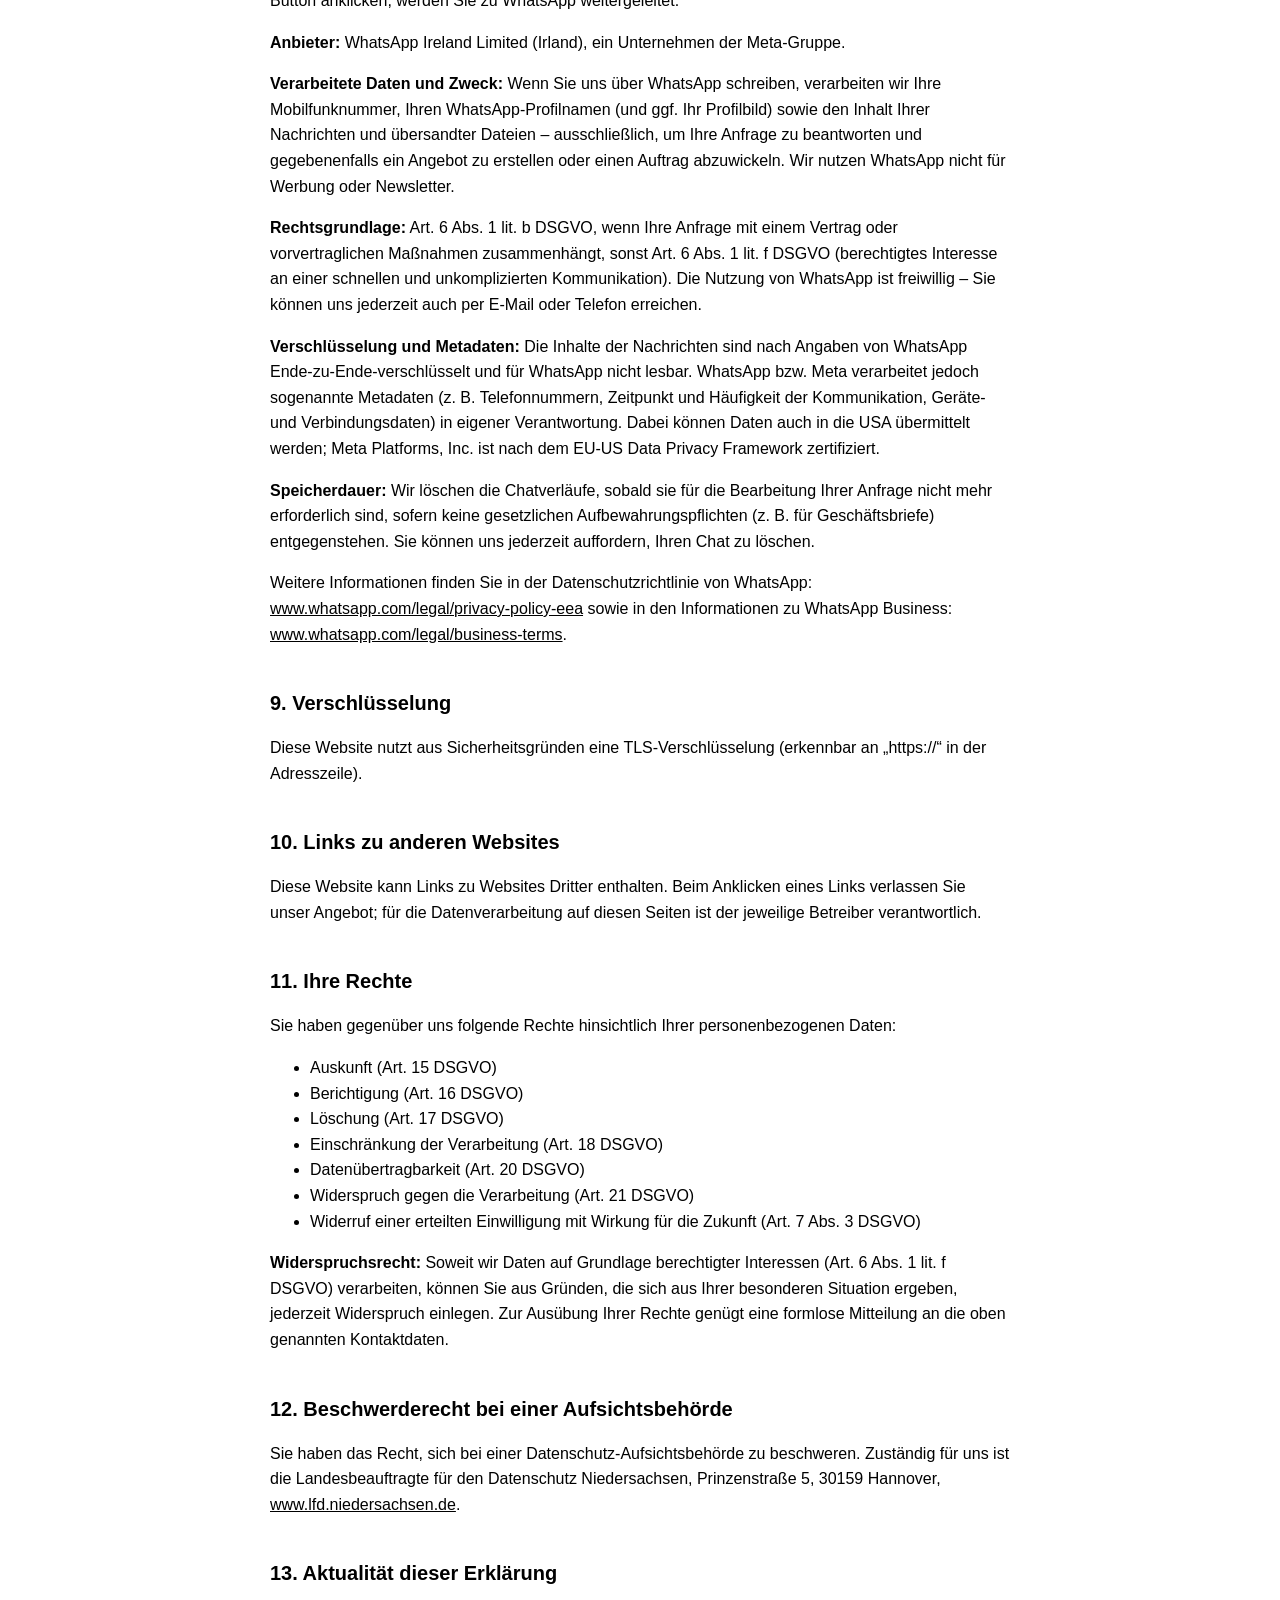
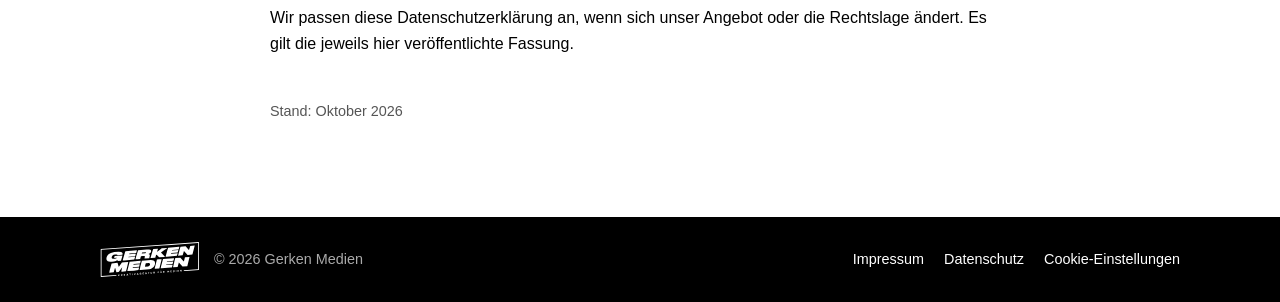
==== commit a614be0c: "Datenschutz: Abschnitt zu WhatsApp Business erweitert Nutzung der WhatsApp-Business-App, verarbeitet" ====
--- a/datenschutz.html
+++ b/datenschutz.html
@@ -89,10 +89,14 @@
 <p>Wenn Sie uns per E-Mail oder Telefon kontaktieren, verarbeiten wir die von Ihnen mitgeteilten Daten (zum Beispiel Name, Kontaktdaten und Inhalt Ihrer Anfrage), um Ihre Anfrage zu bearbeiten. Rechtsgrundlage ist Art. 6 Abs. 1 lit. b DSGVO, wenn Ihre Anfrage mit einem Vertrag oder vorvertraglichen Maßnahmen zusammenhängt, sonst Art. 6 Abs. 1 lit. f DSGVO (berechtigtes Interesse an der Beantwortung von Anfragen). Wir löschen Ihre Daten, sobald sie für den Zweck nicht mehr erforderlich sind und keine gesetzlichen Aufbewahrungspflichten entgegenstehen.</p>
 <p>Bitte beachten Sie, dass E-Mails ohne Verschlüsselung Sicherheitslücken aufweisen können und ein lückenloser Schutz vor dem Zugriff durch Dritte nicht möglich ist.</p>
 
-<h2 id="whatsapp">8. Kontaktaufnahme über WhatsApp</h2>
-<p>Auf unserer Website finden Sie einen Button, über den Sie uns per WhatsApp kontaktieren können. Es handelt sich um einen einfachen Link: Beim bloßen Besuch unserer Website werden keine Daten an WhatsApp übertragen. Erst wenn Sie den Button anklicken, werden Sie zu WhatsApp weitergeleitet.</p>
-<p>Anbieter des Dienstes ist die WhatsApp Ireland Limited (Irland). Wenn Sie uns über WhatsApp schreiben, verarbeiten wir Ihre Telefonnummer, Ihren Profilnamen und den Inhalt Ihrer Nachricht, um Ihre Anfrage zu beantworten. Rechtsgrundlage ist Art. 6 Abs. 1 lit. b DSGVO, wenn Ihre Anfrage mit einem Vertrag oder vorvertraglichen Maßnahmen zusammenhängt, sonst Art. 6 Abs. 1 lit. f DSGVO (berechtigtes Interesse an der Beantwortung von Anfragen). Die Nutzung von WhatsApp ist freiwillig – Sie können uns jederzeit auch per E-Mail oder Telefon erreichen.</p>
-<p>WhatsApp bzw. der Mutterkonzern Meta kann Daten auch in die USA übermitteln; Meta Platforms, Inc. ist nach dem EU-US Data Privacy Framework zertifiziert. Für die Datenverarbeitung durch WhatsApp gilt deren Datenschutzrichtlinie: <a href="https://www.whatsapp.com/legal/privacy-policy-eea">www.whatsapp.com/legal/privacy-policy-eea</a>.</p>
+<h2 id="whatsapp">8. Kontaktaufnahme über WhatsApp Business</h2>
+<p>Für die Kommunikation mit Interessenten und Kunden nutzen wir die App <strong>WhatsApp Business</strong>. Auf unserer Website finden Sie dazu einen WhatsApp-Button. Es handelt sich um einen einfachen Link: Beim bloßen Besuch unserer Website werden keine Daten an WhatsApp übertragen. Erst wenn Sie den Button anklicken, werden Sie zu WhatsApp weitergeleitet.</p>
+<p><strong>Anbieter:</strong> WhatsApp Ireland Limited (Irland), ein Unternehmen der Meta-Gruppe.</p>
+<p><strong>Verarbeitete Daten und Zweck:</strong> Wenn Sie uns über WhatsApp schreiben, verarbeiten wir Ihre Mobilfunknummer, Ihren WhatsApp-Profilnamen (und ggf. Ihr Profilbild) sowie den Inhalt Ihrer Nachrichten und übersandter Dateien – ausschließlich, um Ihre Anfrage zu beantworten und gegebenenfalls ein Angebot zu erstellen oder einen Auftrag abzuwickeln. Wir nutzen WhatsApp nicht für Werbung oder Newsletter.</p>
+<p><strong>Rechtsgrundlage:</strong> Art. 6 Abs. 1 lit. b DSGVO, wenn Ihre Anfrage mit einem Vertrag oder vorvertraglichen Maßnahmen zusammenhängt, sonst Art. 6 Abs. 1 lit. f DSGVO (berechtigtes Interesse an einer schnellen und unkomplizierten Kommunikation). Die Nutzung von WhatsApp ist freiwillig – Sie können uns jederzeit auch per E-Mail oder Telefon erreichen.</p>
+<p><strong>Verschlüsselung und Metadaten:</strong> Die Inhalte der Nachrichten sind nach Angaben von WhatsApp Ende-zu-Ende-verschlüsselt und für WhatsApp nicht lesbar. WhatsApp bzw. Meta verarbeitet jedoch sogenannte Metadaten (z. B. Telefonnummern, Zeitpunkt und Häufigkeit der Kommunikation, Geräte- und Verbindungsdaten) in eigener Verantwortung. Dabei können Daten auch in die USA übermittelt werden; Meta Platforms, Inc. ist nach dem EU-US Data Privacy Framework zertifiziert.</p>
+<p><strong>Speicherdauer:</strong> Wir löschen die Chatverläufe, sobald sie für die Bearbeitung Ihrer Anfrage nicht mehr erforderlich sind, sofern keine gesetzlichen Aufbewahrungspflichten (z. B. für Geschäftsbriefe) entgegenstehen. Sie können uns jederzeit auffordern, Ihren Chat zu löschen.</p>
+<p>Weitere Informationen finden Sie in der Datenschutzrichtlinie von WhatsApp: <a href="https://www.whatsapp.com/legal/privacy-policy-eea">www.whatsapp.com/legal/privacy-policy-eea</a> sowie in den Informationen zu WhatsApp Business: <a href="https://www.whatsapp.com/legal/business-terms">www.whatsapp.com/legal/business-terms</a>.</p>
 
 <h2>9. Verschlüsselung</h2>
 <p>Diese Website nutzt aus Sicherheitsgründen eine TLS-Verschlüsselung (erkennbar an „https://“ in der Adresszeile).</p>
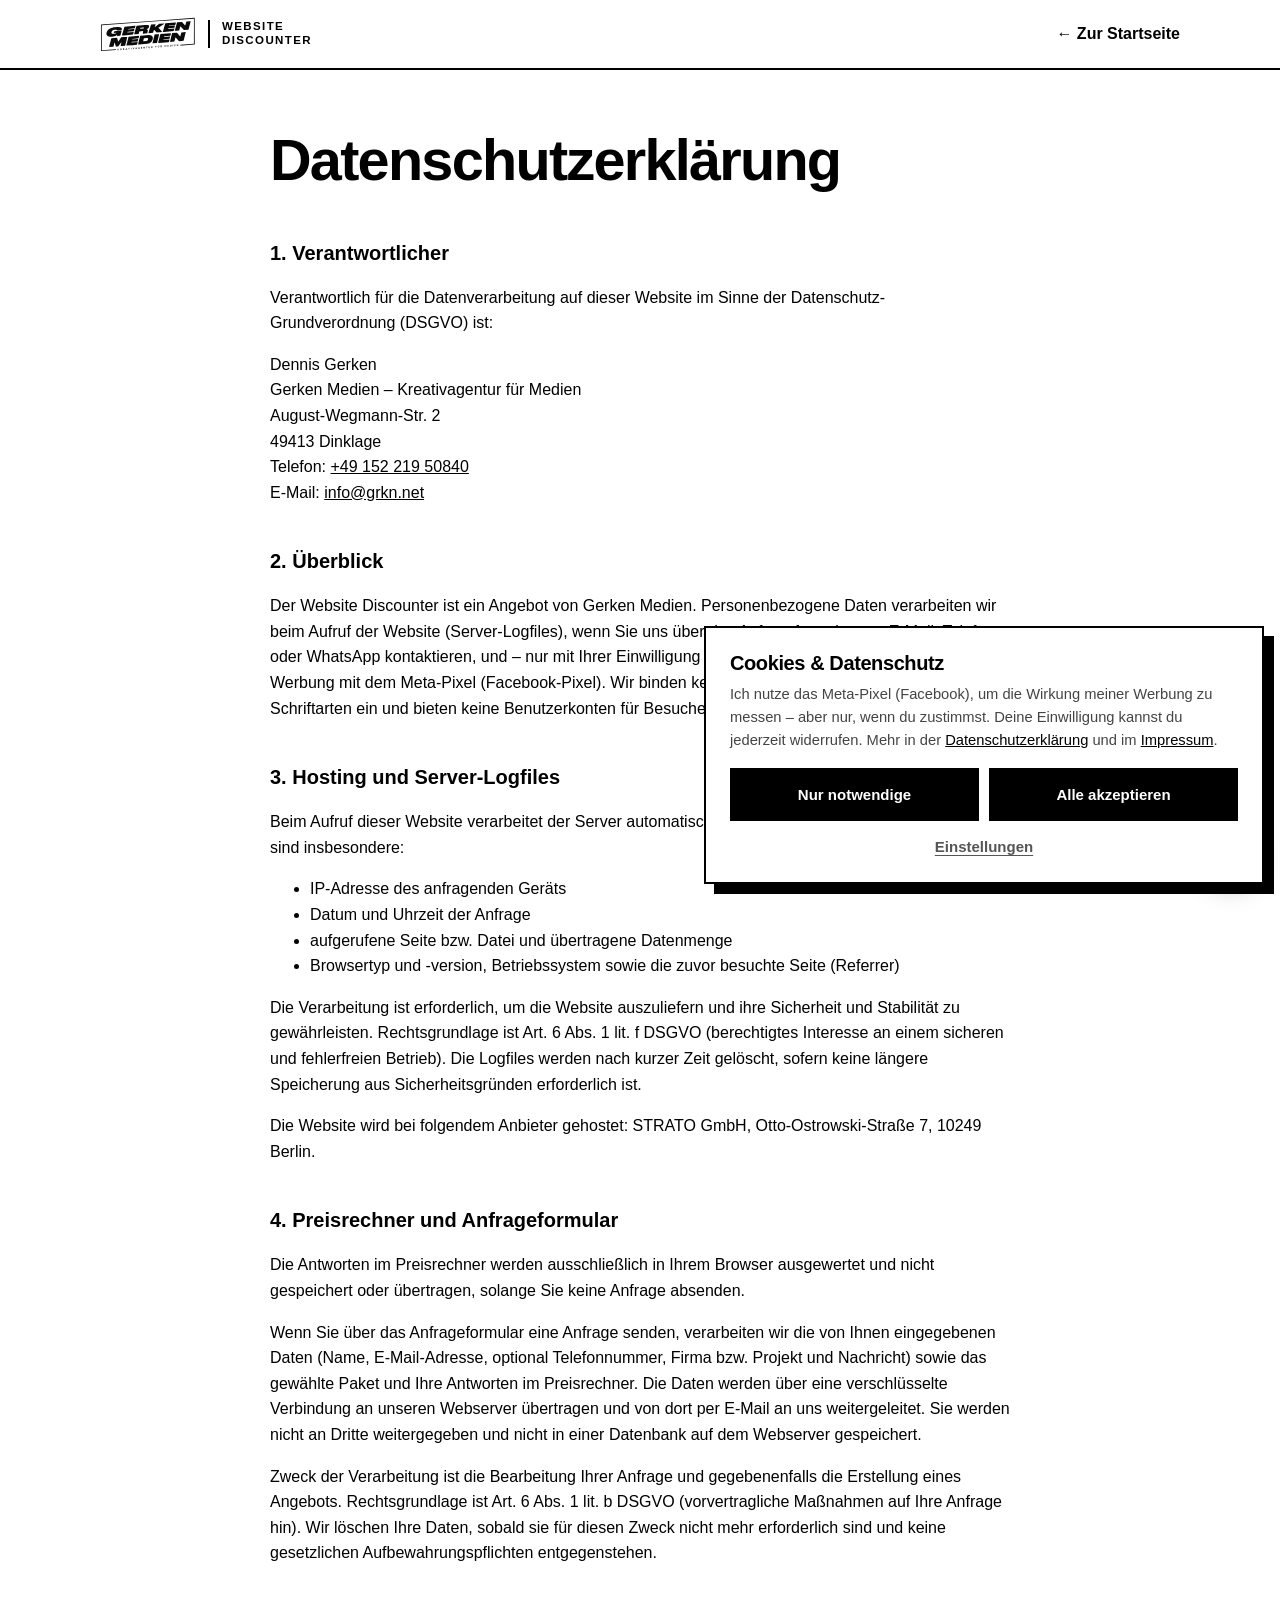
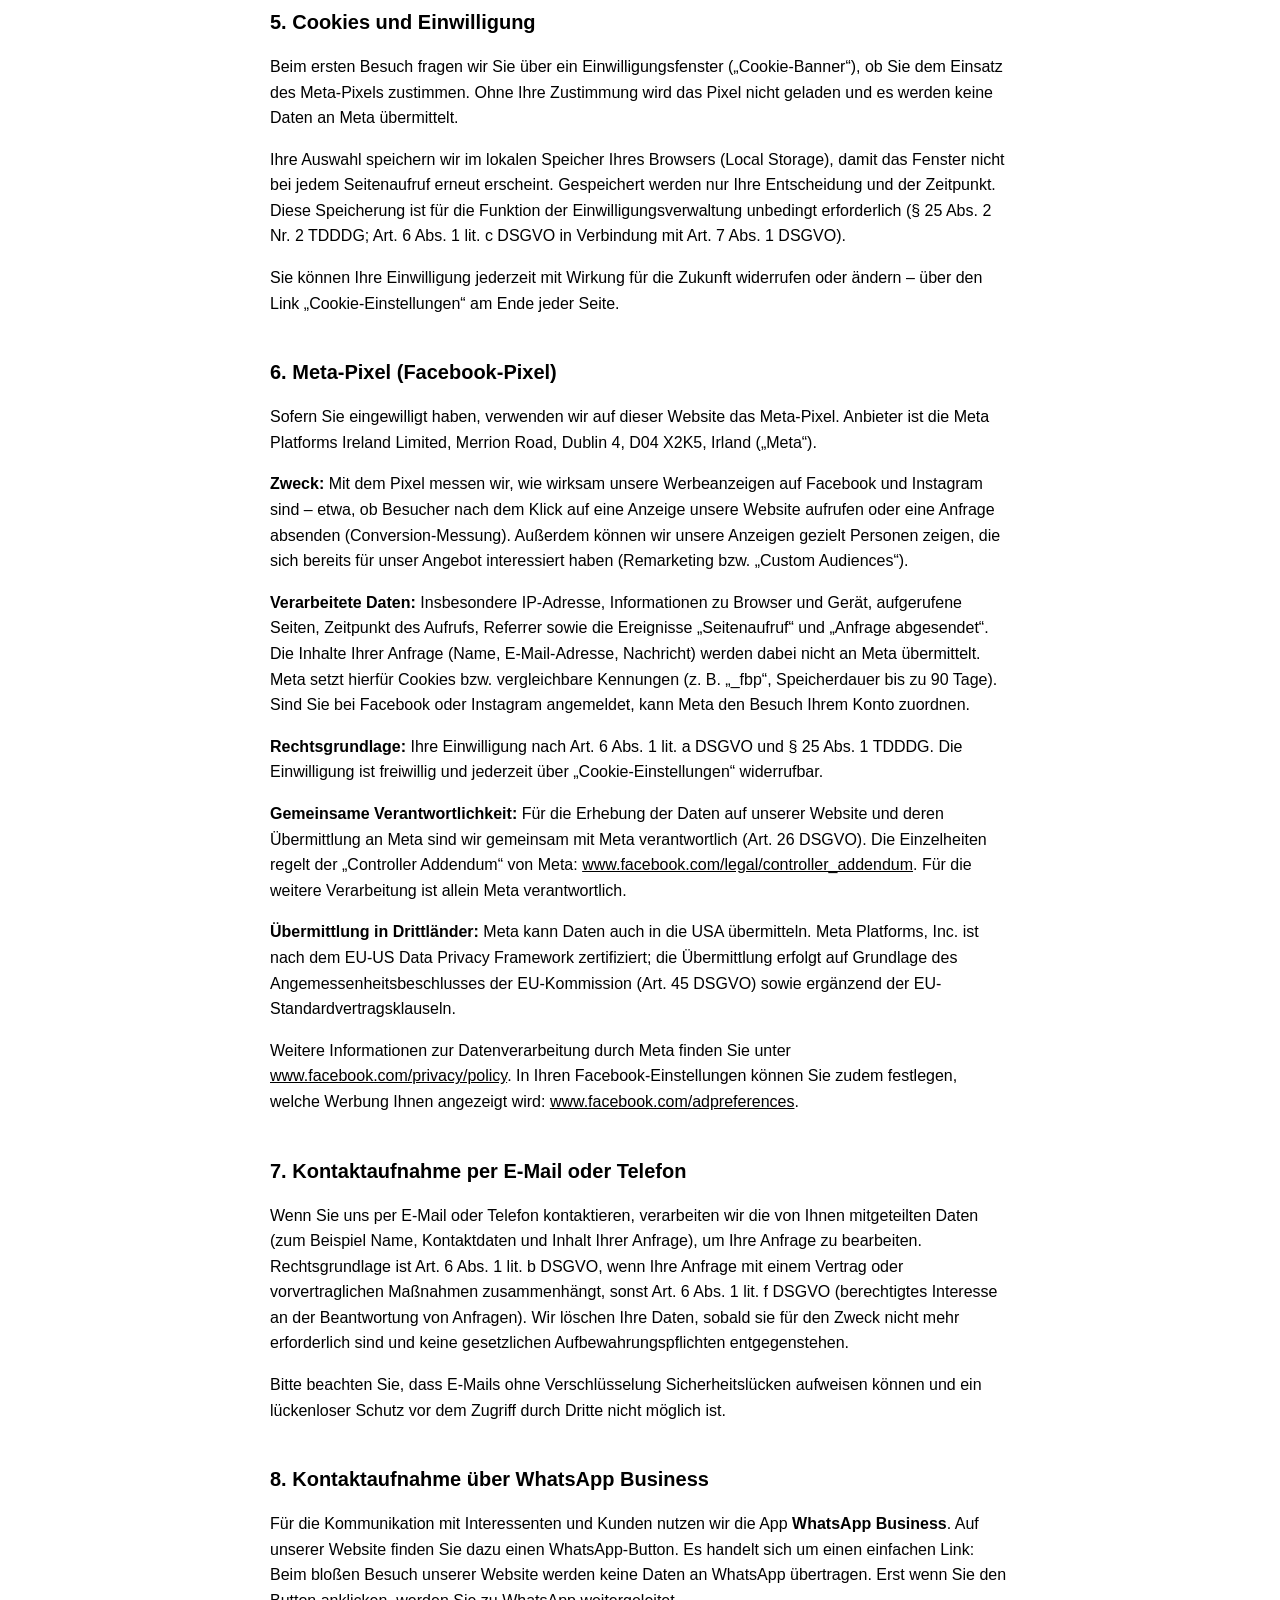
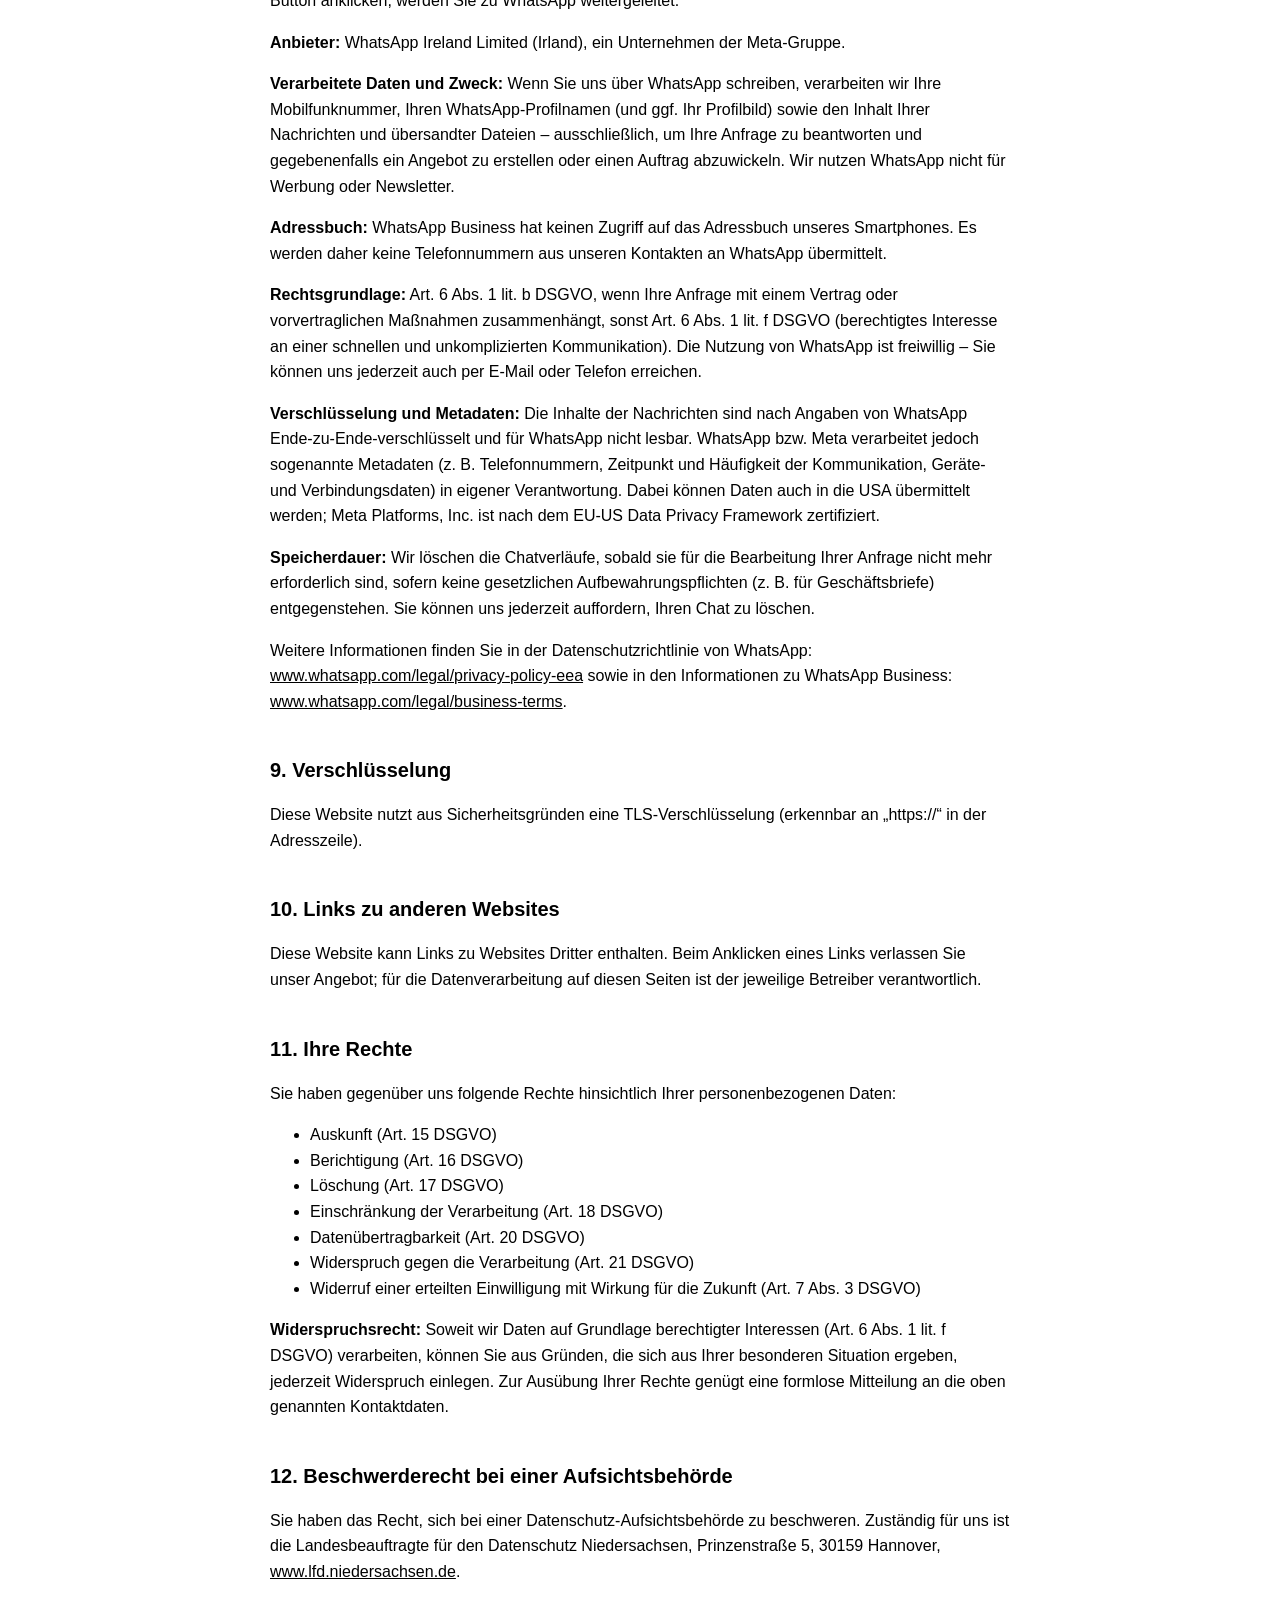
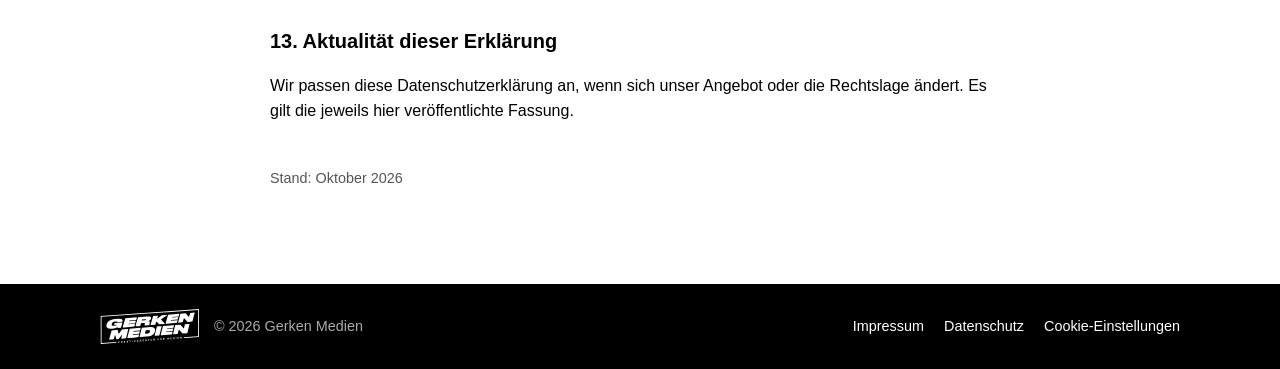
==== commit 346ad5bf: "Datenschutz: kein Adressbuchzugriff für WhatsApp Business Co-Authored-By: Claude Opus 5.5 <noreply@a" ====
--- a/datenschutz.html
+++ b/datenschutz.html
@@ -93,6 +93,7 @@
 <p>Für die Kommunikation mit Interessenten und Kunden nutzen wir die App <strong>WhatsApp Business</strong>. Auf unserer Website finden Sie dazu einen WhatsApp-Button. Es handelt sich um einen einfachen Link: Beim bloßen Besuch unserer Website werden keine Daten an WhatsApp übertragen. Erst wenn Sie den Button anklicken, werden Sie zu WhatsApp weitergeleitet.</p>
 <p><strong>Anbieter:</strong> WhatsApp Ireland Limited (Irland), ein Unternehmen der Meta-Gruppe.</p>
 <p><strong>Verarbeitete Daten und Zweck:</strong> Wenn Sie uns über WhatsApp schreiben, verarbeiten wir Ihre Mobilfunknummer, Ihren WhatsApp-Profilnamen (und ggf. Ihr Profilbild) sowie den Inhalt Ihrer Nachrichten und übersandter Dateien – ausschließlich, um Ihre Anfrage zu beantworten und gegebenenfalls ein Angebot zu erstellen oder einen Auftrag abzuwickeln. Wir nutzen WhatsApp nicht für Werbung oder Newsletter.</p>
+<p><strong>Adressbuch:</strong> WhatsApp Business hat keinen Zugriff auf das Adressbuch unseres Smartphones. Es werden daher keine Telefonnummern aus unseren Kontakten an WhatsApp übermittelt.</p>
 <p><strong>Rechtsgrundlage:</strong> Art. 6 Abs. 1 lit. b DSGVO, wenn Ihre Anfrage mit einem Vertrag oder vorvertraglichen Maßnahmen zusammenhängt, sonst Art. 6 Abs. 1 lit. f DSGVO (berechtigtes Interesse an einer schnellen und unkomplizierten Kommunikation). Die Nutzung von WhatsApp ist freiwillig – Sie können uns jederzeit auch per E-Mail oder Telefon erreichen.</p>
 <p><strong>Verschlüsselung und Metadaten:</strong> Die Inhalte der Nachrichten sind nach Angaben von WhatsApp Ende-zu-Ende-verschlüsselt und für WhatsApp nicht lesbar. WhatsApp bzw. Meta verarbeitet jedoch sogenannte Metadaten (z. B. Telefonnummern, Zeitpunkt und Häufigkeit der Kommunikation, Geräte- und Verbindungsdaten) in eigener Verantwortung. Dabei können Daten auch in die USA übermittelt werden; Meta Platforms, Inc. ist nach dem EU-US Data Privacy Framework zertifiziert.</p>
 <p><strong>Speicherdauer:</strong> Wir löschen die Chatverläufe, sobald sie für die Bearbeitung Ihrer Anfrage nicht mehr erforderlich sind, sofern keine gesetzlichen Aufbewahrungspflichten (z. B. für Geschäftsbriefe) entgegenstehen. Sie können uns jederzeit auffordern, Ihren Chat zu löschen.</p>
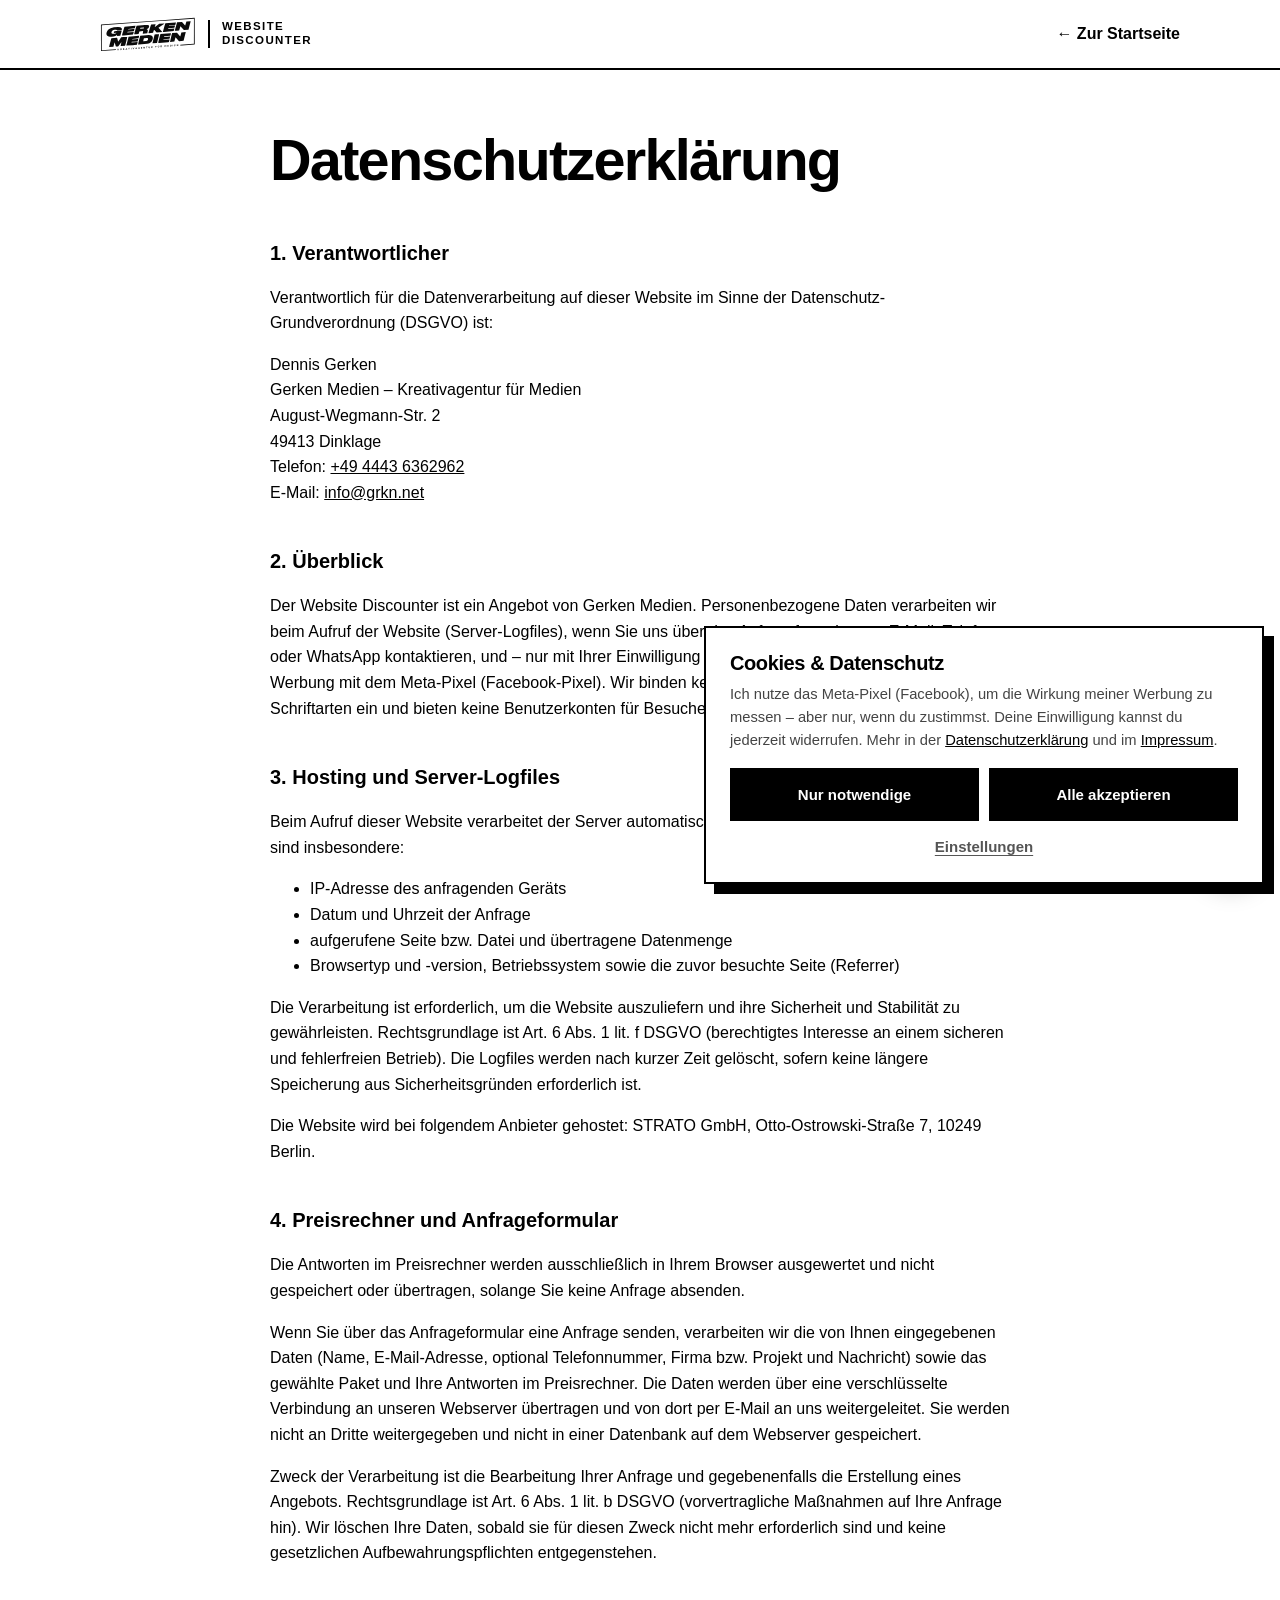
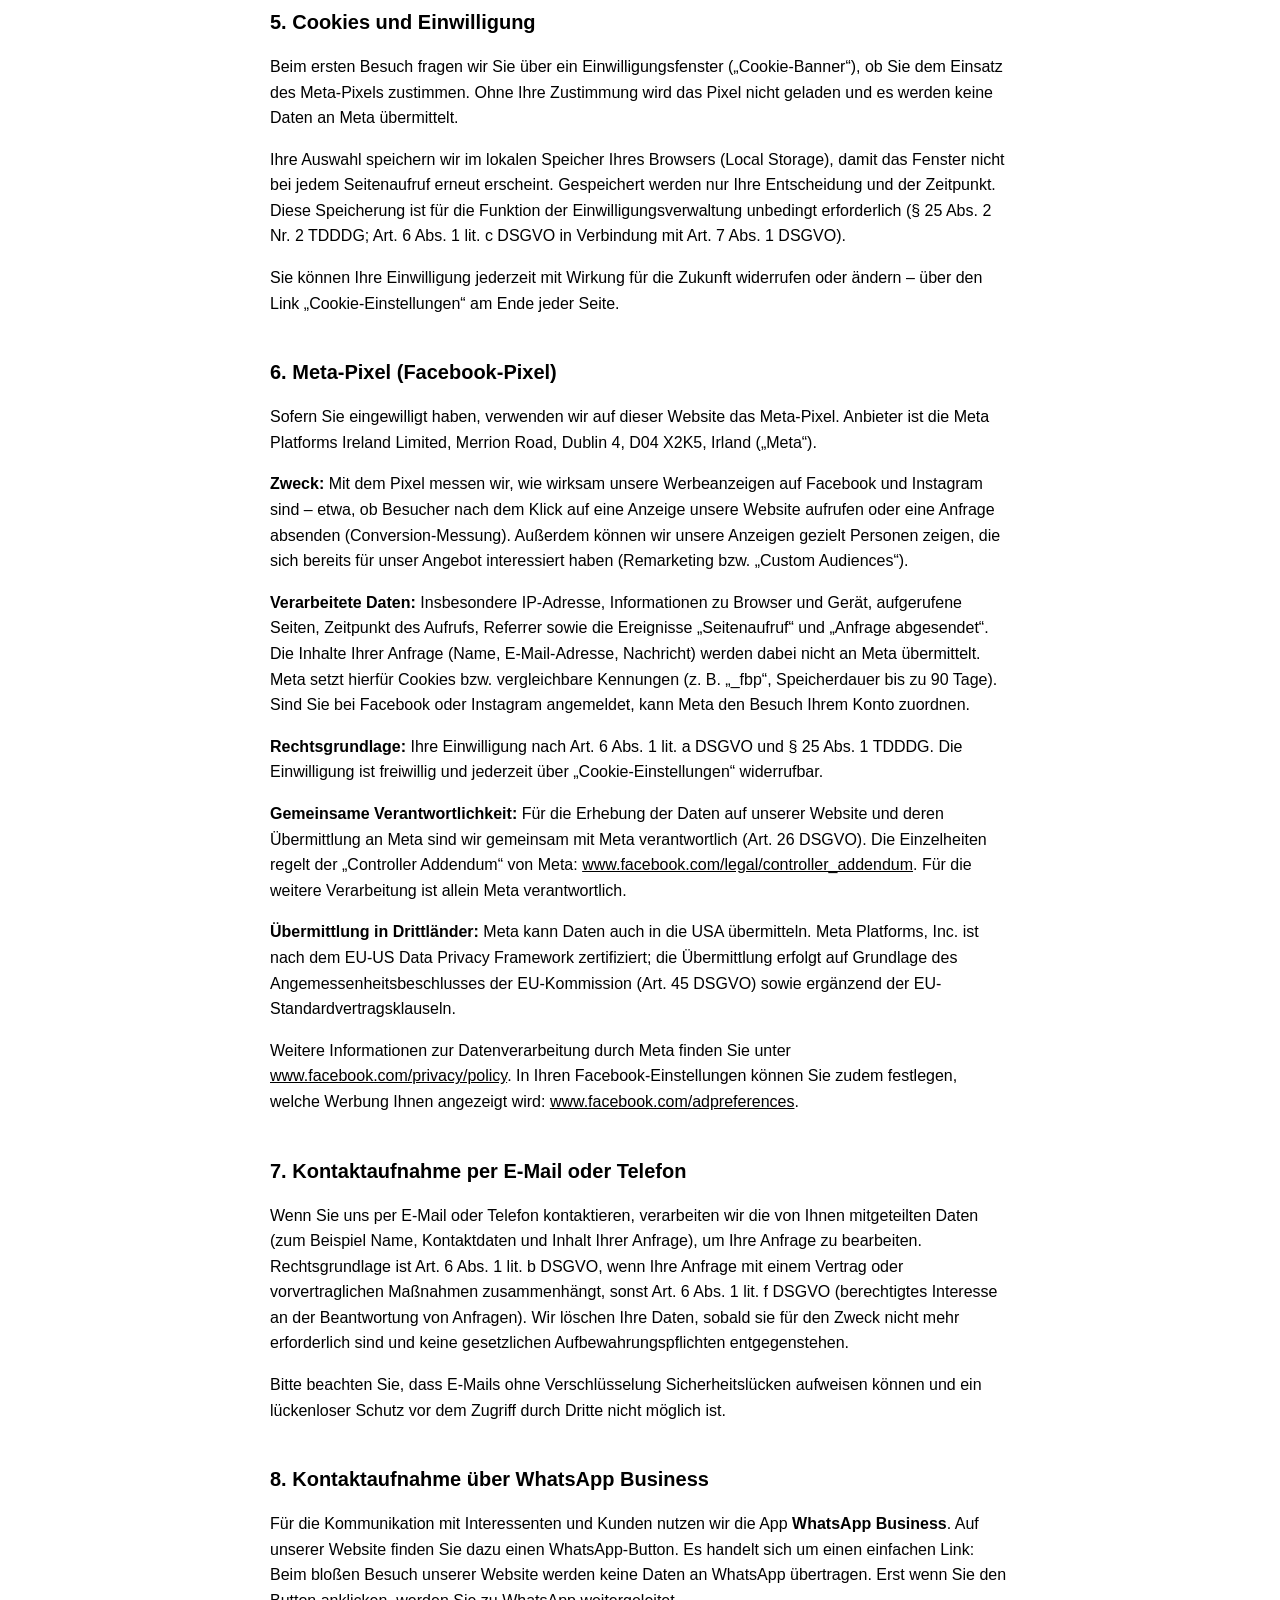
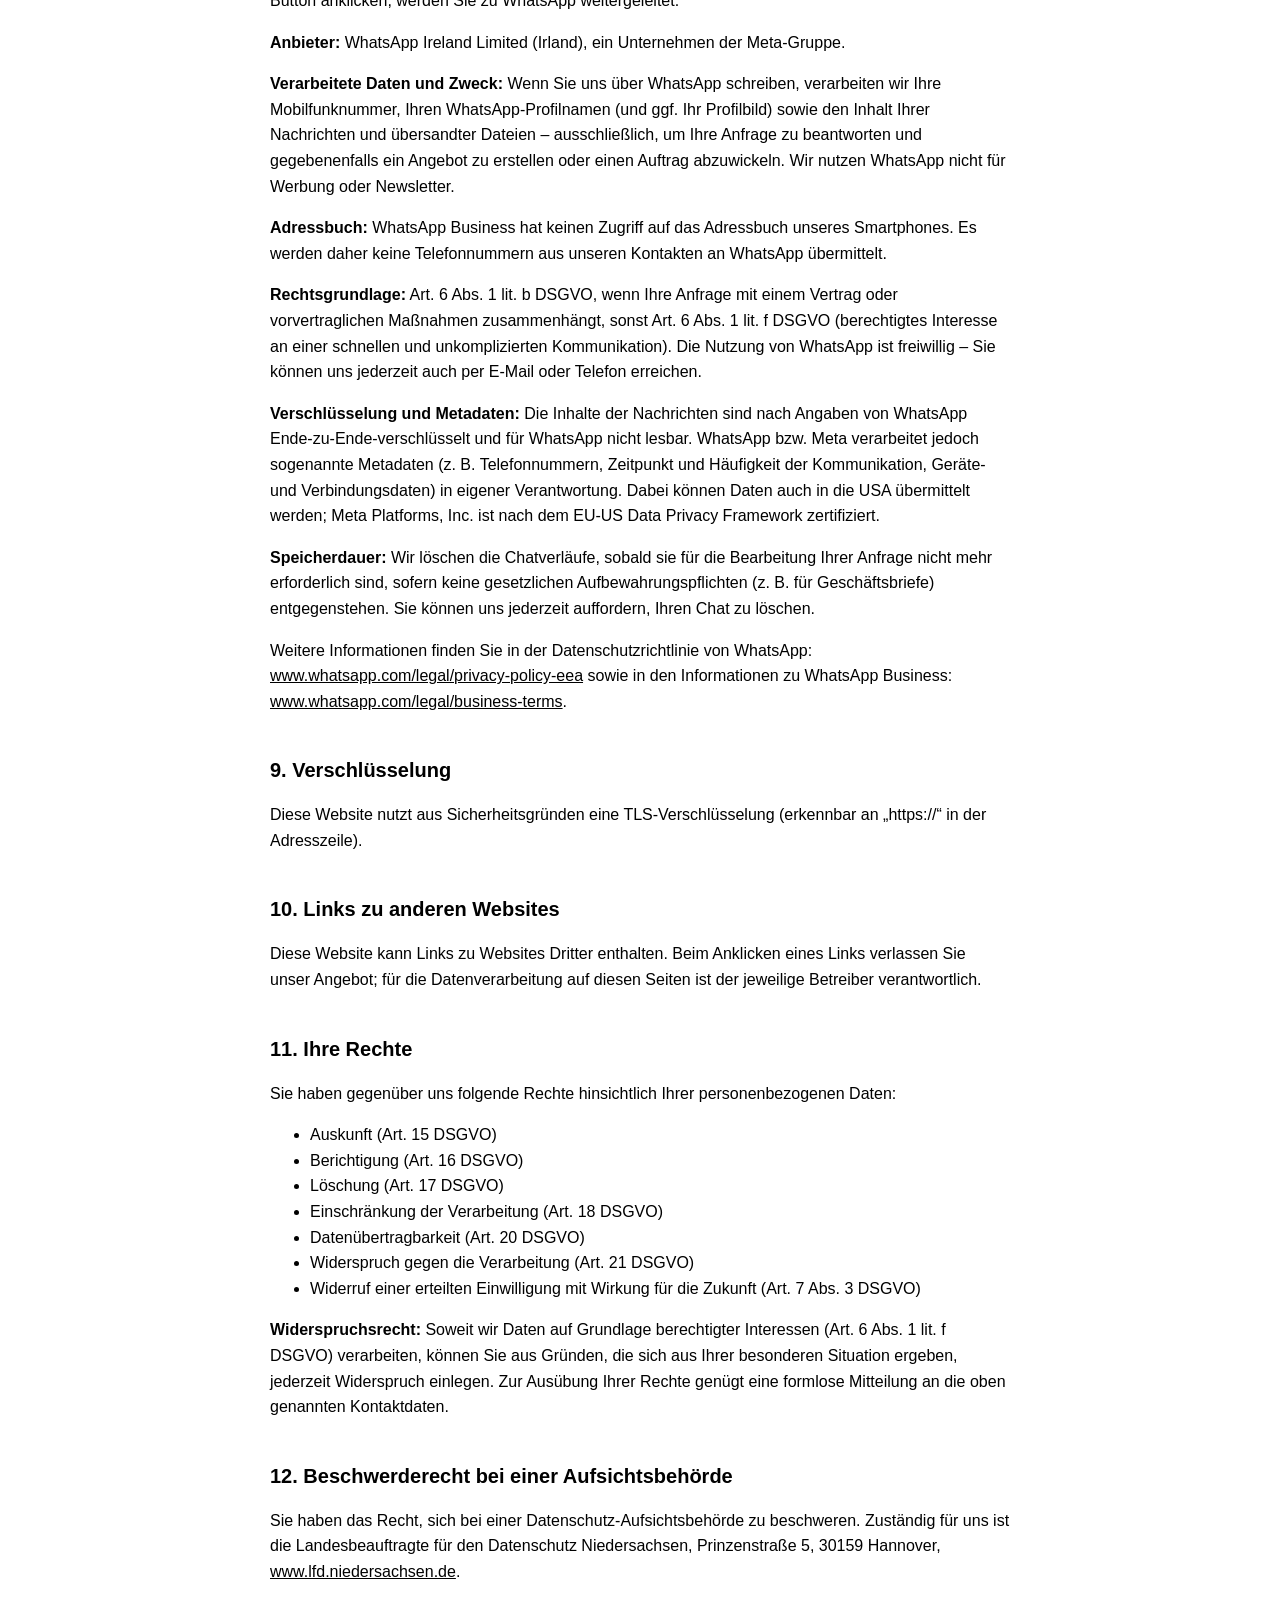
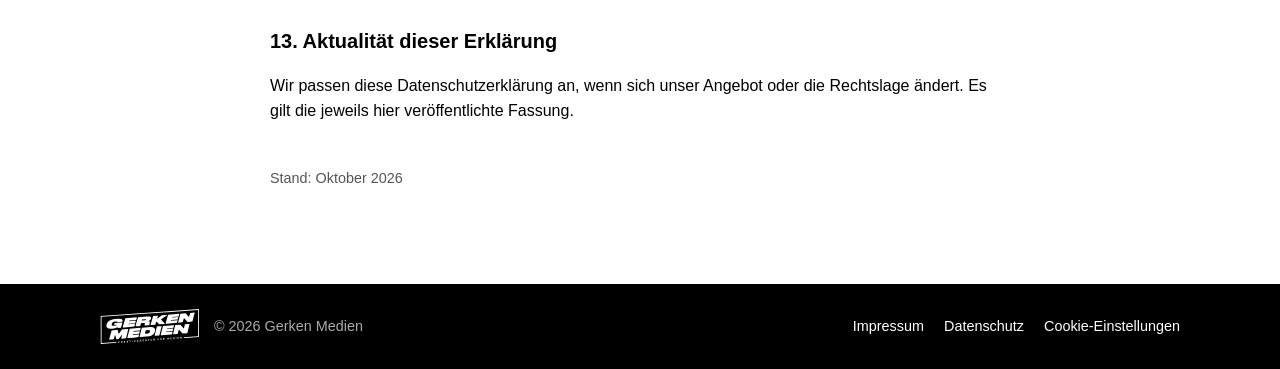
==== commit 330f27fc: "Telefonnummer auf 04443 6362962 geändert (WhatsApp bleibt mobil) Startseite (Kontakt, Anrufen-Button" ====
--- a/datenschutz.html
+++ b/datenschutz.html
@@ -48,7 +48,7 @@
 Gerken Medien – Kreativagentur für Medien<br>
 August-Wegmann-Str. 2<br>
 49413 Dinklage<br>
-Telefon: <a href="tel:+4915221950840">+49 152 219 50840</a><br>
+Telefon: <a href="tel:+4944436362962">+49 4443 6362962</a><br>
 E-Mail: <a href="mailto:info@grkn.net">info@grkn.net</a>
 </address>
 
@@ -135,6 +135,6 @@
 </div>
 </footer>
 <script src="consent.js?v=1" defer></script>
-<script src="whatsapp.js?v=1" defer></script>
+<script src="whatsapp.js?v=2" defer></script>
 </body>
 </html>
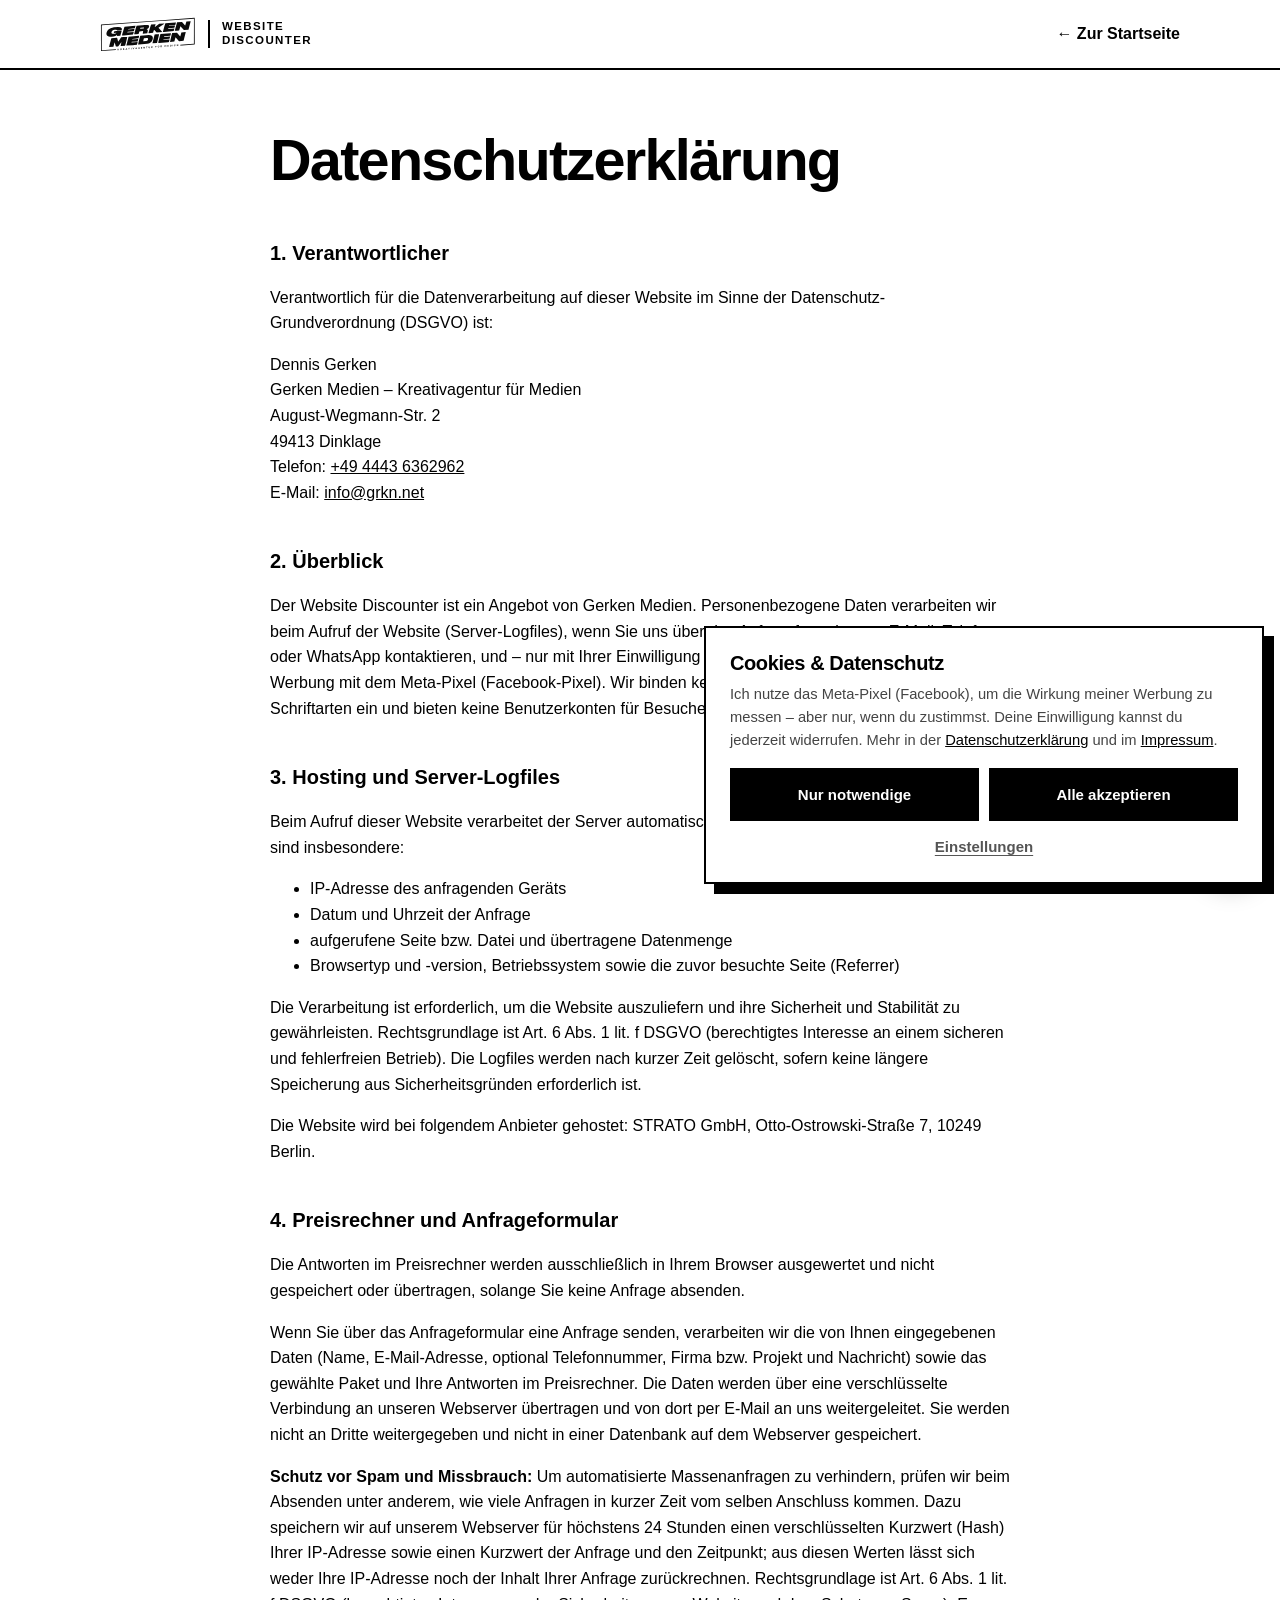
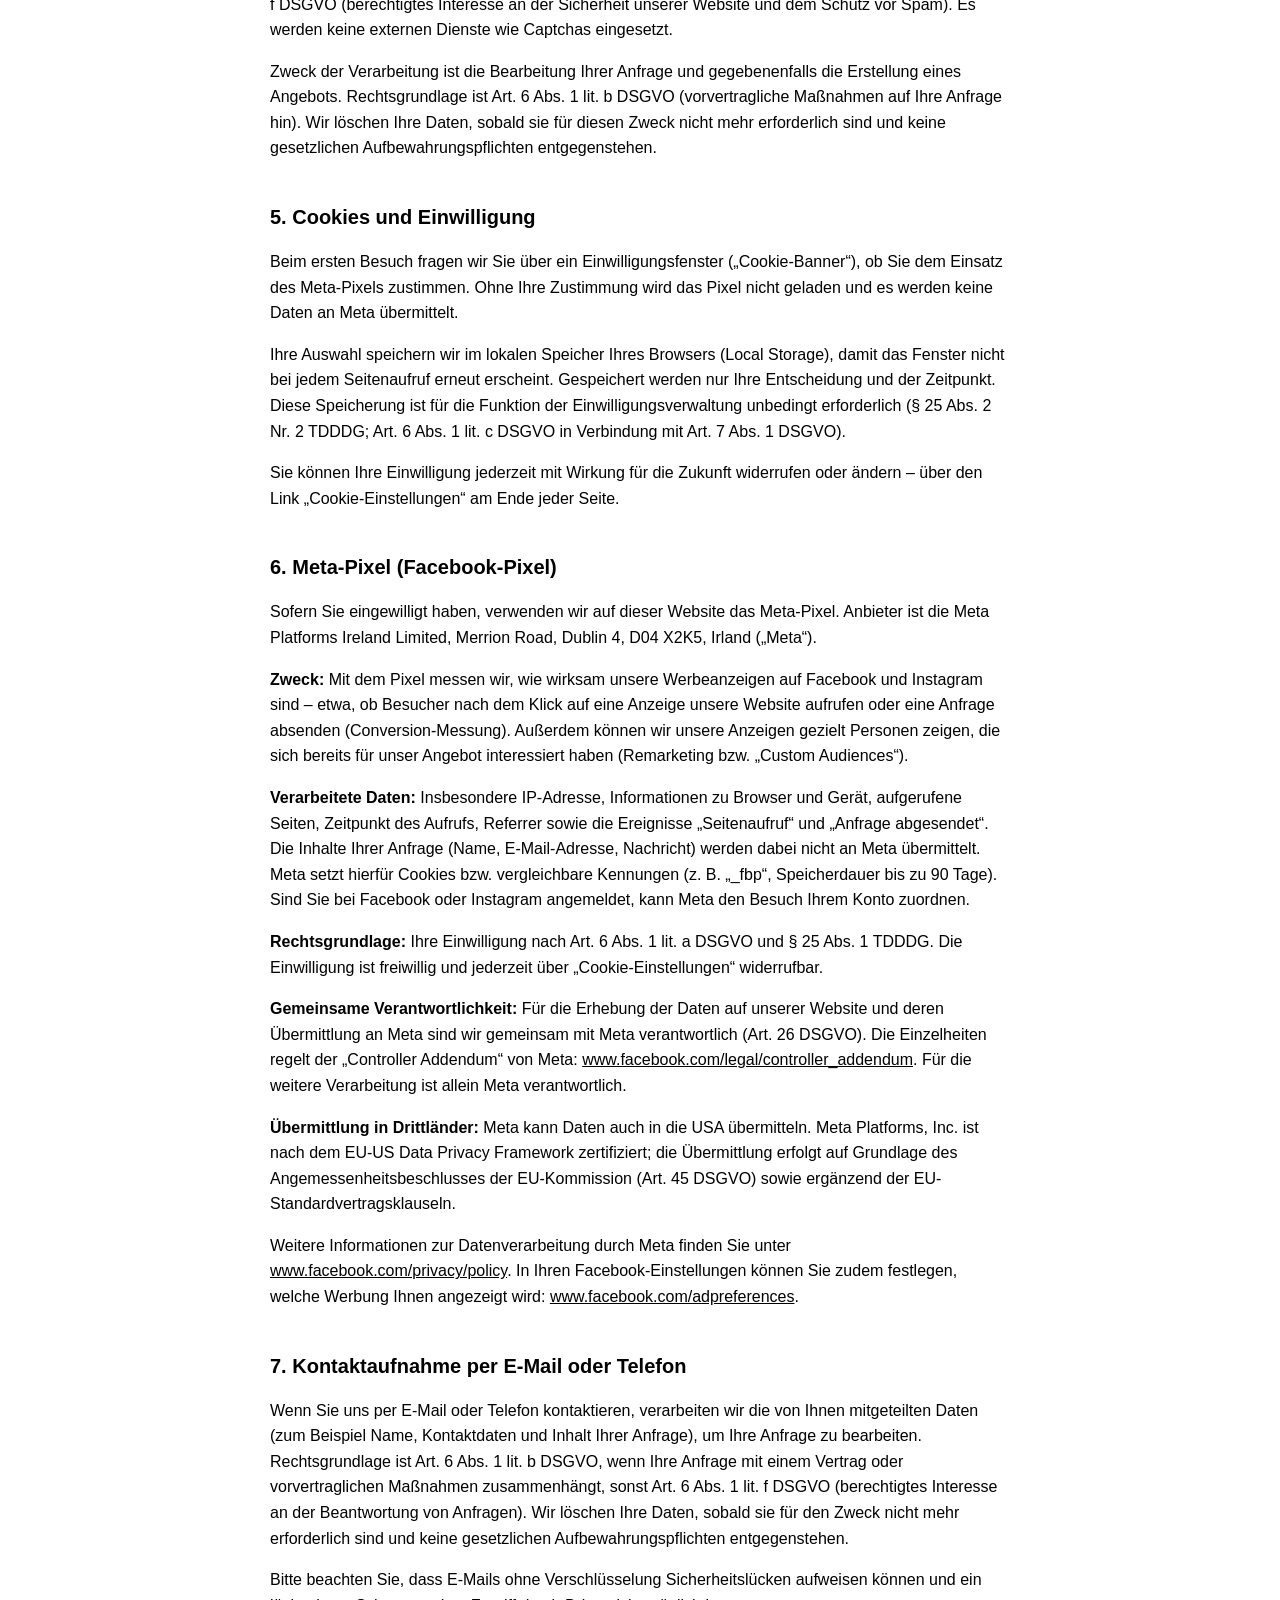
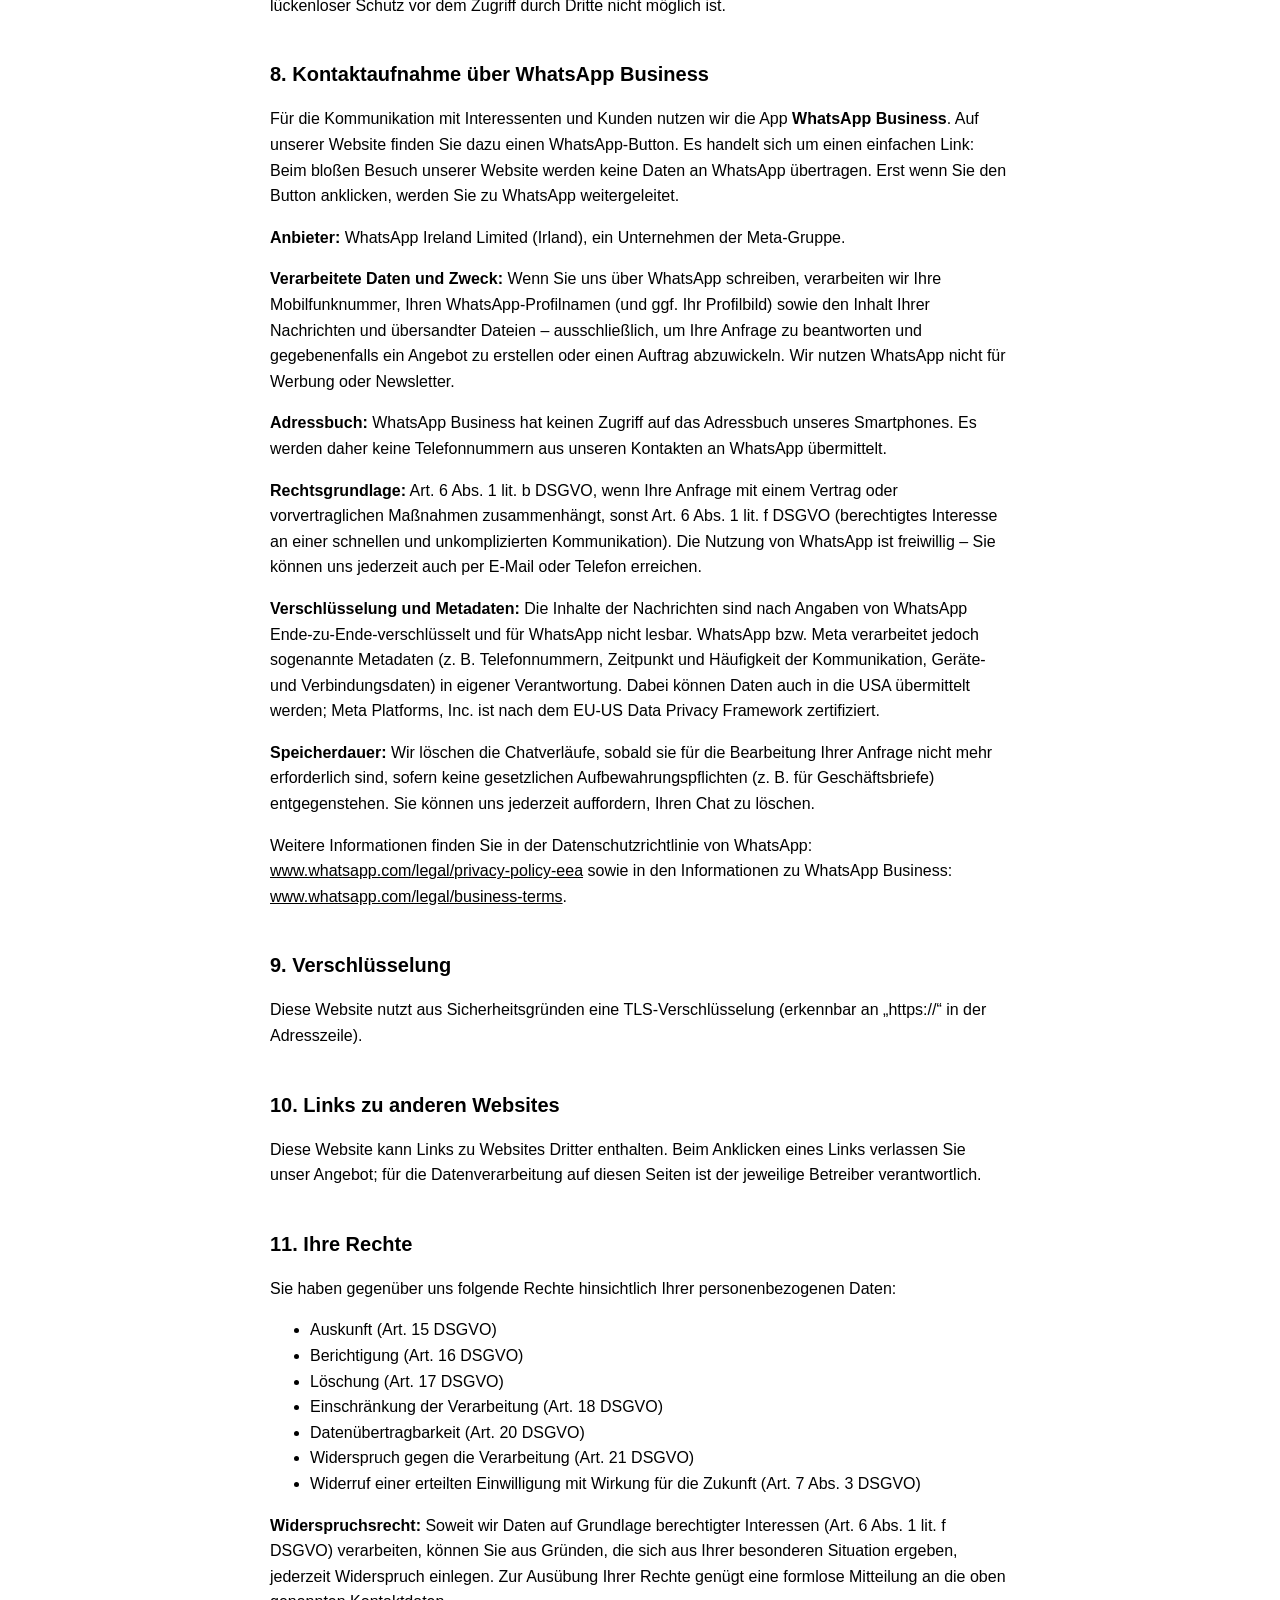
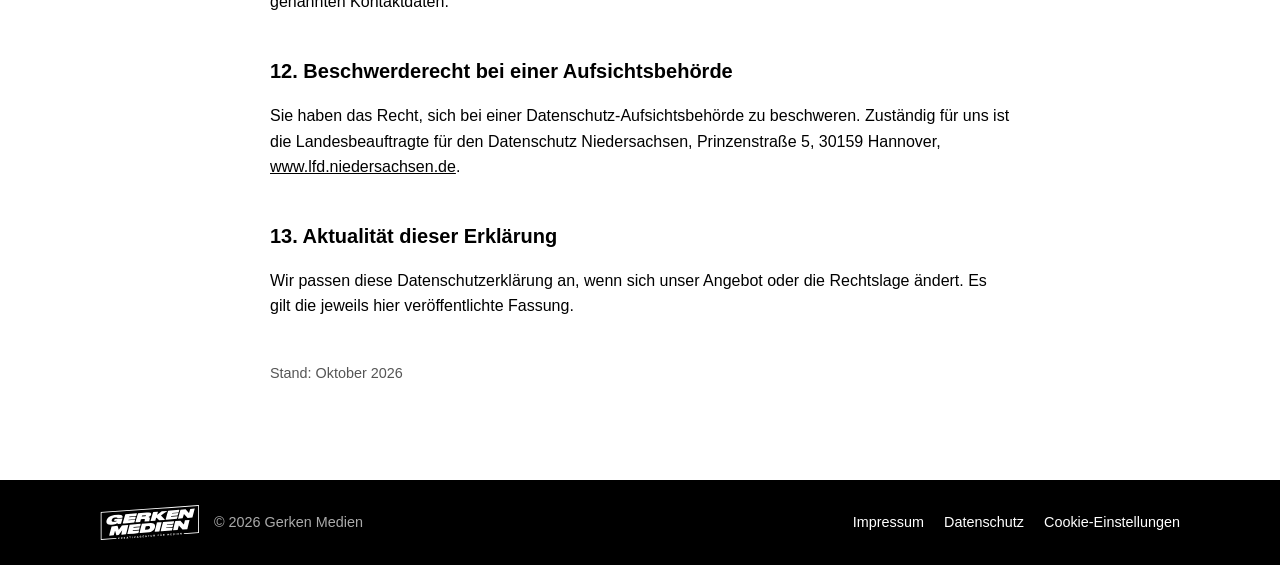
==== commit c9a68a08: "Sicherheit: Header, HTTPS-Zwang, Dateisperren und Spamschutz - .htaccess: HTTPS-Weiterleitung, HSTS," ====
--- a/datenschutz.html
+++ b/datenschutz.html
@@ -69,6 +69,7 @@
 <h2>4. Preisrechner und Anfrageformular</h2>
 <p>Die Antworten im Preisrechner werden ausschließlich in Ihrem Browser ausgewertet und nicht gespeichert oder übertragen, solange Sie keine Anfrage absenden.</p>
 <p>Wenn Sie über das Anfrageformular eine Anfrage senden, verarbeiten wir die von Ihnen eingegebenen Daten (Name, E-Mail-Adresse, optional Telefonnummer, Firma bzw. Projekt und Nachricht) sowie das gewählte Paket und Ihre Antworten im Preisrechner. Die Daten werden über eine verschlüsselte Verbindung an unseren Webserver übertragen und von dort per E-Mail an uns weitergeleitet. Sie werden nicht an Dritte weitergegeben und nicht in einer Datenbank auf dem Webserver gespeichert.</p>
+<p><strong>Schutz vor Spam und Missbrauch:</strong> Um automatisierte Massenanfragen zu verhindern, prüfen wir beim Absenden unter anderem, wie viele Anfragen in kurzer Zeit vom selben Anschluss kommen. Dazu speichern wir auf unserem Webserver für höchstens 24 Stunden einen verschlüsselten Kurzwert (Hash) Ihrer IP-Adresse sowie einen Kurzwert der Anfrage und den Zeitpunkt; aus diesen Werten lässt sich weder Ihre IP-Adresse noch der Inhalt Ihrer Anfrage zurückrechnen. Rechtsgrundlage ist Art. 6 Abs. 1 lit. f DSGVO (berechtigtes Interesse an der Sicherheit unserer Website und dem Schutz vor Spam). Es werden keine externen Dienste wie Captchas eingesetzt.</p>
 <p>Zweck der Verarbeitung ist die Bearbeitung Ihrer Anfrage und gegebenenfalls die Erstellung eines Angebots. Rechtsgrundlage ist Art. 6 Abs. 1 lit. b DSGVO (vorvertragliche Maßnahmen auf Ihre Anfrage hin). Wir löschen Ihre Daten, sobald sie für diesen Zweck nicht mehr erforderlich sind und keine gesetzlichen Aufbewahrungspflichten entgegenstehen.</p>
 
 <h2 id="cookies">5. Cookies und Einwilligung</h2>
